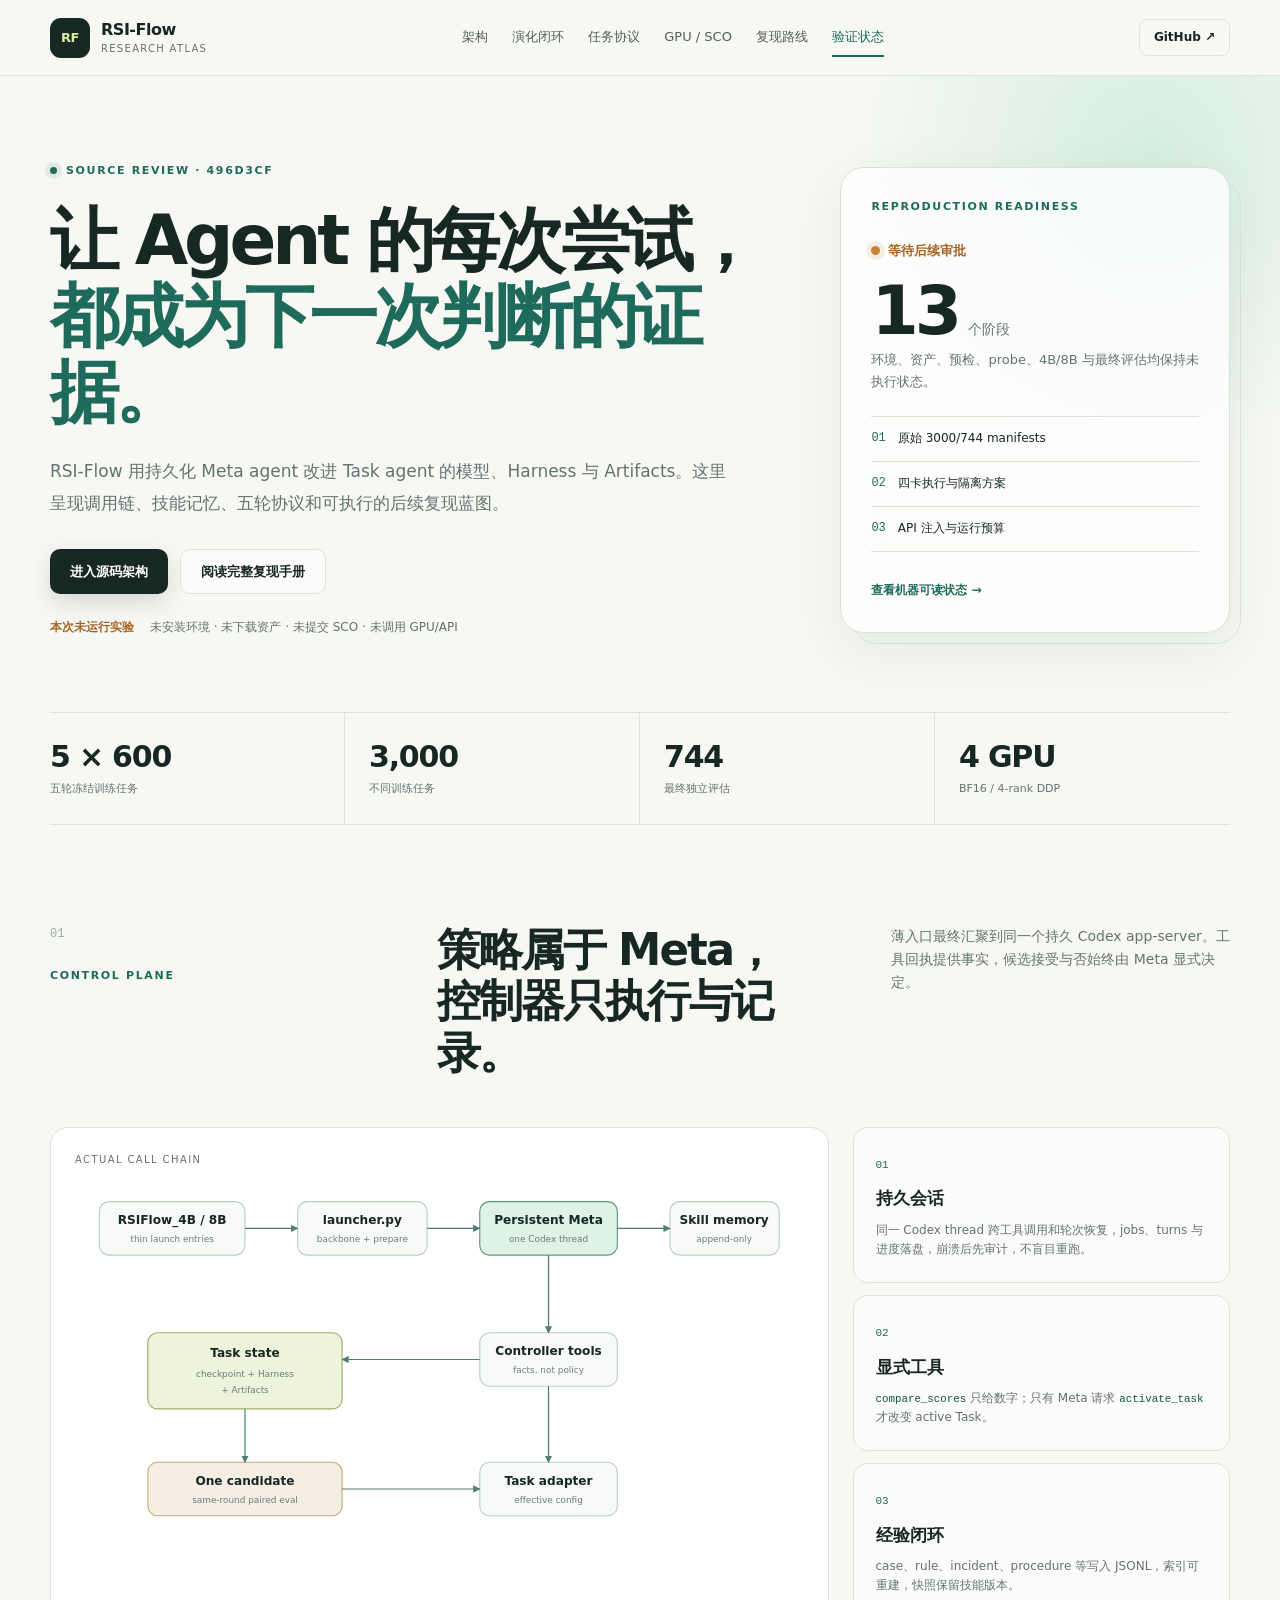
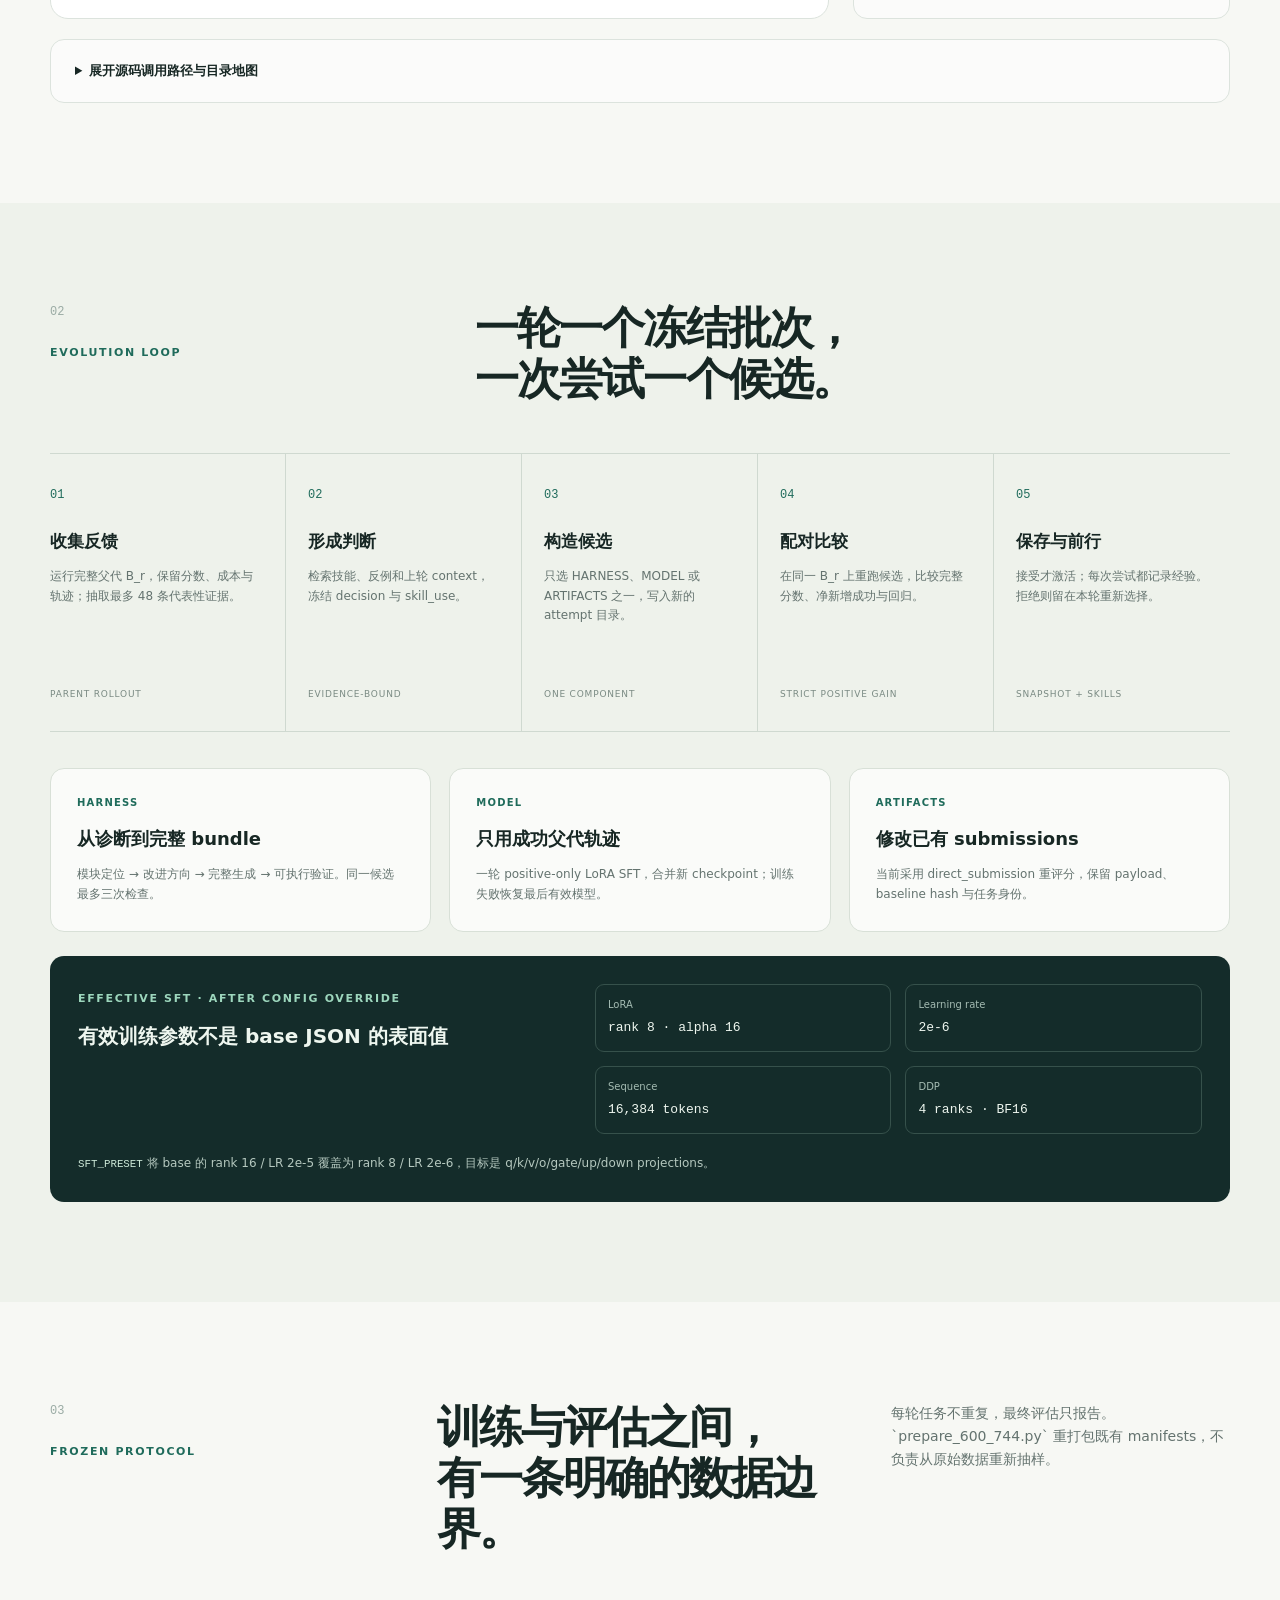
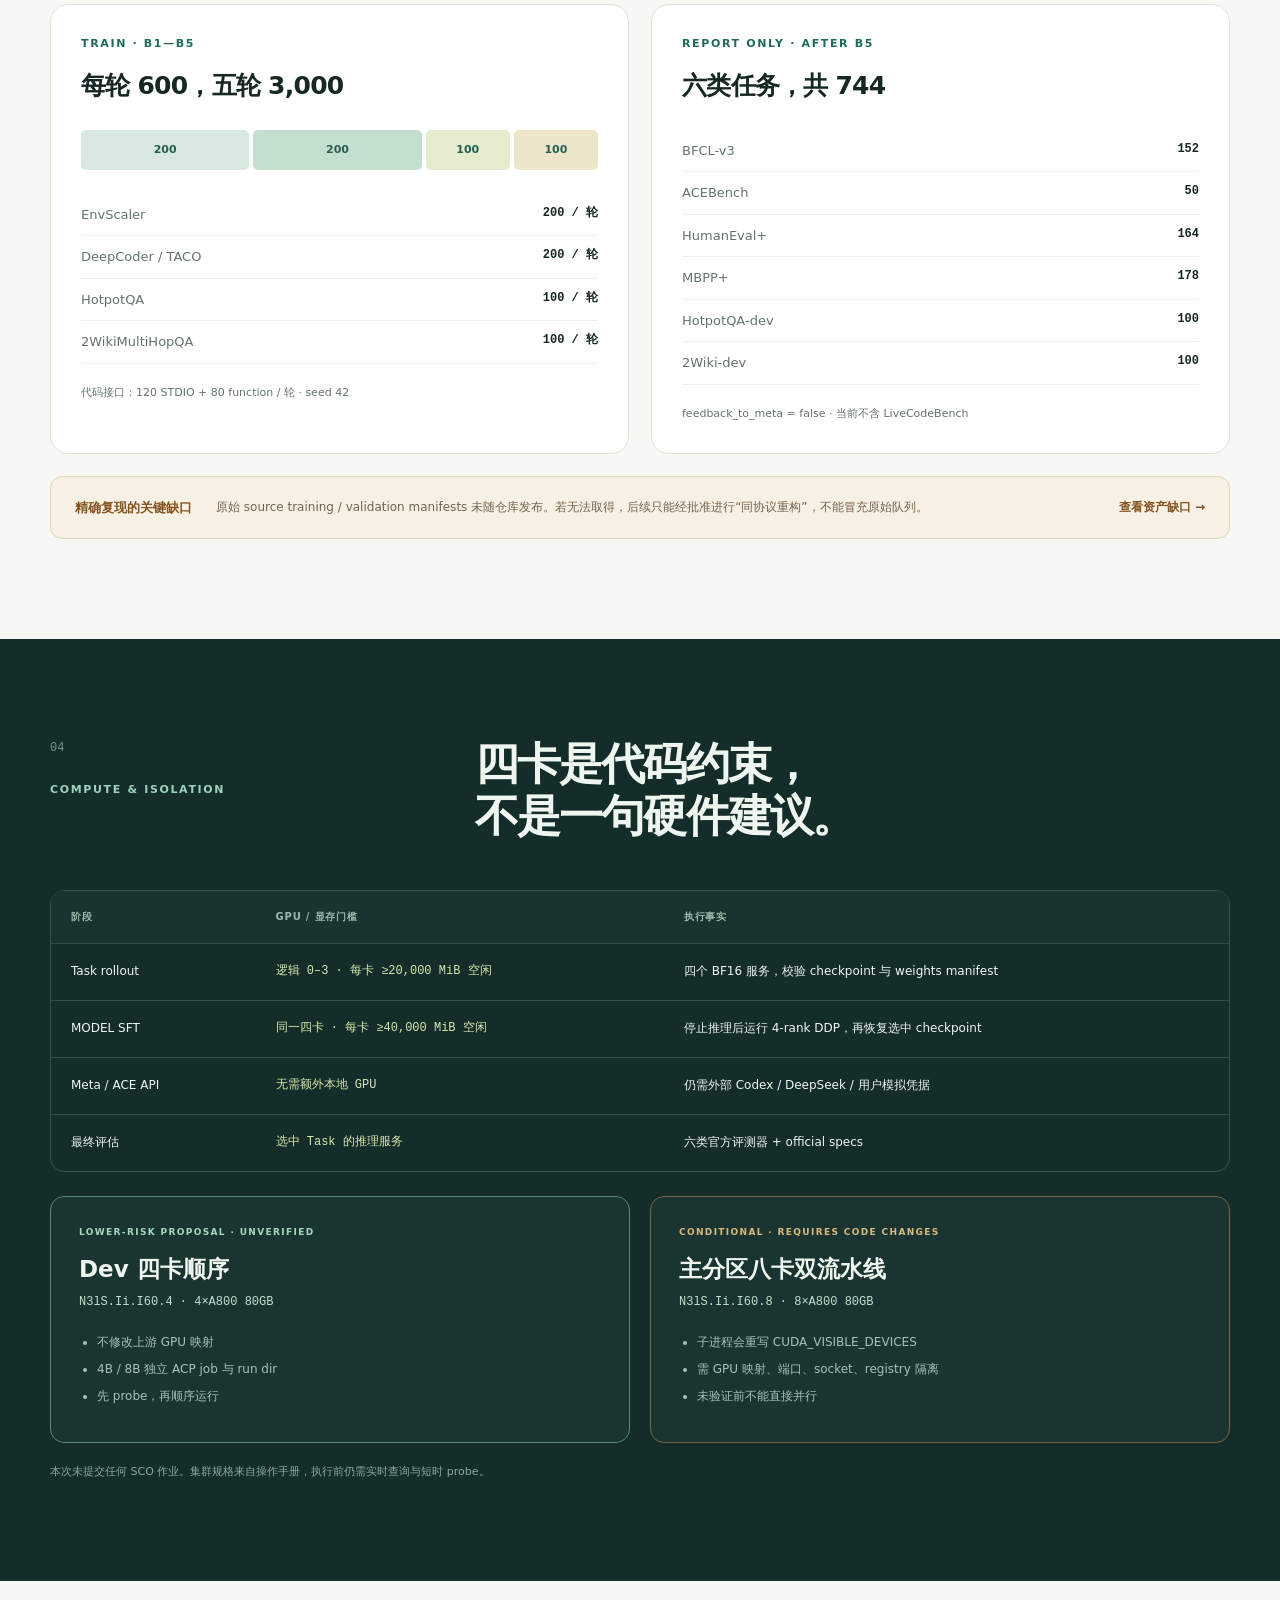
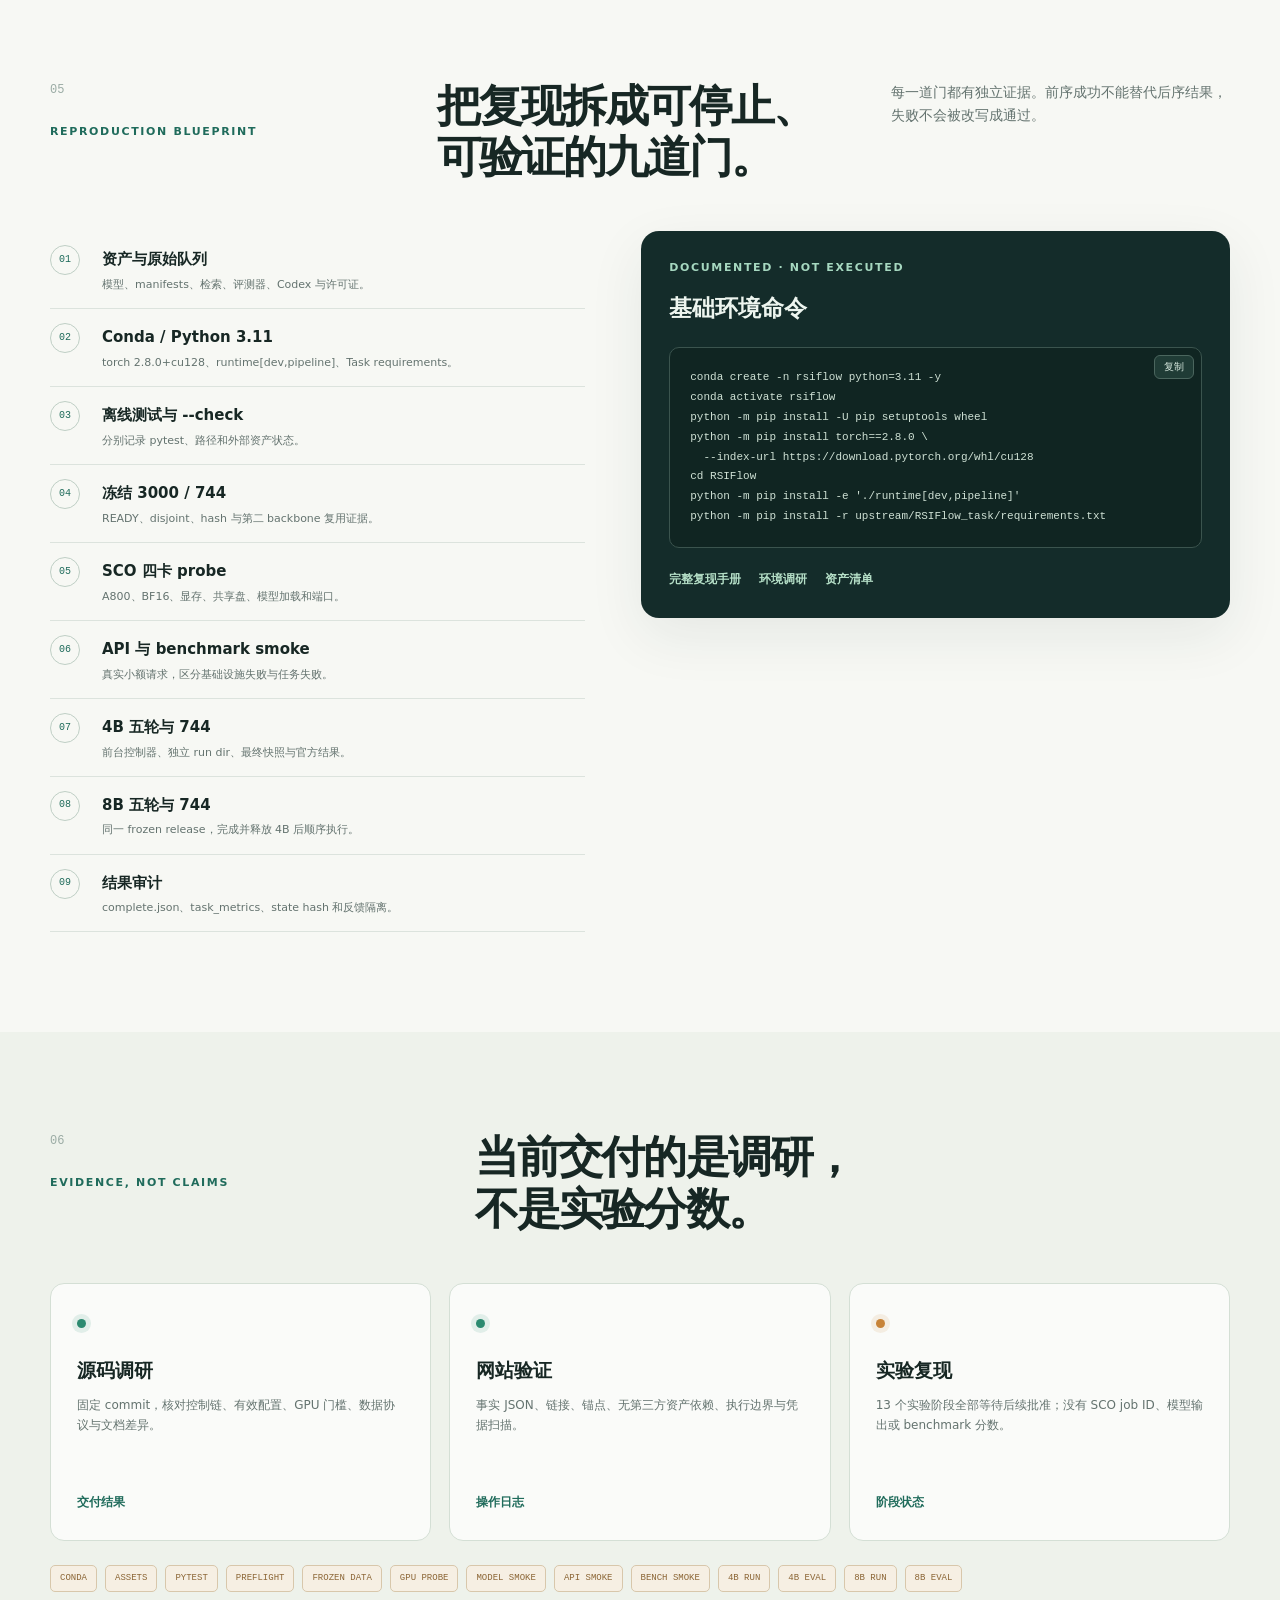
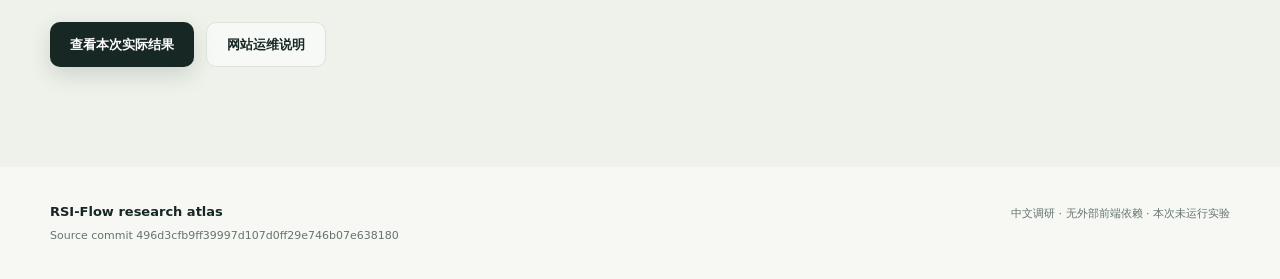
==== web/index.html @ a22f2d02 "docs: establish RSI-Flow reproduction audit" ====
<!doctype html>
<html lang="zh-CN">
<head>
  <meta charset="utf-8">
  <meta name="viewport" content="width=device-width, initial-scale=1">
  <meta name="description" content="RSI-Flow 源码架构、实验协议、GPU 要求与后续复现方案调研。当前未运行实验。">
  <title>RSI-Flow · 源码调研与复现蓝图</title>
  <link rel="stylesheet" href="styles.css">
  <script src="app.js" defer></script>
</head>
<body>
  <a class="skip-link" href="#main">跳到主要内容</a>
  <header class="site-header">
    <a class="brand" href="#overview" aria-label="RSI-Flow 首页">
      <span class="brand-mark" aria-hidden="true">RF</span>
      <span><strong>RSI-Flow</strong><small>Research atlas</small></span>
    </a>
    <nav class="top-nav" aria-label="页面导航">
      <a href="#architecture">架构</a>
      <a href="#workflow">演化闭环</a>
      <a href="#benchmarks">任务协议</a>
      <a href="#resources">GPU / SCO</a>
      <a href="#reproduction">复现路线</a>
      <a href="#verification">验证状态</a>
    </nav>
    <a class="source-link" href="https://github.com/1HUAN1/RSI-Flow" target="_blank" rel="noopener noreferrer">GitHub ↗</a>
  </header>

  <main id="main">
    <section class="hero" id="overview">
      <div class="hero-grid page-shell">
        <div class="hero-copy">
          <div class="eyebrow"><span class="pulse" aria-hidden="true"></span>SOURCE REVIEW · 496d3cf</div>
          <h1>让 Agent 的每次尝试，<br><span>都成为下一次判断的证据。</span></h1>
          <p class="hero-lead">RSI-Flow 用持久化 Meta agent 改进 Task agent 的模型、Harness 与 Artifacts。这里呈现调用链、技能记忆、五轮协议和可执行的后续复现蓝图。</p>
          <div class="hero-actions">
            <a class="button primary" href="#architecture">进入源码架构</a>
            <a class="button secondary" href="REPRODUCTION.md">阅读完整复现手册</a>
          </div>
          <div class="boundary-note"><strong>本次未运行实验</strong><span>未安装环境 · 未下载资产 · 未提交 SCO · 未调用 GPU/API</span></div>
        </div>
        <aside class="readiness-card" aria-label="复现准备状态">
          <div class="card-kicker">REPRODUCTION READINESS</div>
          <div class="readiness-status"><span class="status-dot pending"></span>等待后续审批</div>
          <div class="readiness-number">13<span>个阶段</span></div>
          <p>环境、资产、预检、probe、4B/8B 与最终评估均保持未执行状态。</p>
          <ol class="readiness-list">
            <li><span>01</span>原始 3000/744 manifests</li>
            <li><span>02</span>四卡执行与隔离方案</li>
            <li><span>03</span>API 注入与运行预算</li>
          </ol>
          <a href="data/reproduction.json">查看机器可读状态 →</a>
        </aside>
      </div>
      <div class="metric-strip page-shell" aria-label="核心协议数字">
        <div><strong>5 × 600</strong><span>五轮冻结训练任务</span></div>
        <div><strong>3,000</strong><span>不同训练任务</span></div>
        <div><strong>744</strong><span>最终独立评估</span></div>
        <div><strong>4 GPU</strong><span>BF16 / 4-rank DDP</span></div>
      </div>
    </section>

    <section class="section page-shell" id="architecture">
      <div class="section-heading">
        <div><span class="section-index">01</span><span class="eyebrow">CONTROL PLANE</span></div>
        <h2>策略属于 Meta，<br>控制器只执行与记录。</h2>
        <p>薄入口最终汇聚到同一个持久 Codex app-server。工具回执提供事实，候选接受与否始终由 Meta 显式决定。</p>
      </div>
      <div class="architecture-layout">
        <div class="diagram-card">
          <div class="diagram-label">ACTUAL CALL CHAIN</div>
          <svg class="architecture-svg" viewBox="0 0 900 470" role="img" aria-labelledby="arch-title arch-desc">
            <title id="arch-title">RSI-Flow 实际控制链</title>
            <desc id="arch-desc">4B 和 8B 入口经过 launcher、持久 Meta、控制工具和 Task Adapter，连接 Task 状态、候选和技能记忆。</desc>
            <defs><marker id="arrow" viewBox="0 0 10 10" refX="9" refY="5" markerWidth="6" markerHeight="6" orient="auto-start-reverse"><path d="M 0 0 L 10 5 L 0 10 z" fill="#4f7c73"/></marker></defs>
            <g class="svg-node"><rect x="30" y="28" width="180" height="66" rx="12"/><text x="120" y="56">RSIFlow_4B / 8B</text><text class="sub" x="120" y="78">thin launch entries</text></g>
            <g class="svg-node"><rect x="275" y="28" width="160" height="66" rx="12"/><text x="355" y="56">launcher.py</text><text class="sub" x="355" y="78">backbone + prepare</text></g>
            <g class="svg-node emphasis"><rect x="500" y="28" width="170" height="66" rx="12"/><text x="585" y="56">Persistent Meta</text><text class="sub" x="585" y="78">one Codex thread</text></g>
            <g class="svg-node"><rect x="735" y="28" width="135" height="66" rx="12"/><text x="802" y="56">Skill memory</text><text class="sub" x="802" y="78">append-only</text></g>
            <g class="svg-node"><rect x="500" y="190" width="170" height="66" rx="12"/><text x="585" y="218">Controller tools</text><text class="sub" x="585" y="240">facts, not policy</text></g>
            <g class="svg-node"><rect x="500" y="350" width="170" height="66" rx="12"/><text x="585" y="378">Task adapter</text><text class="sub" x="585" y="400">effective config</text></g>
            <g class="svg-node task"><rect x="90" y="190" width="240" height="94" rx="12"/><text x="210" y="220">Task state</text><text class="sub" x="210" y="244">checkpoint + Harness</text><text class="sub" x="210" y="264">+ Artifacts</text></g>
            <g class="svg-node candidate"><rect x="90" y="350" width="240" height="66" rx="12"/><text x="210" y="378">One candidate</text><text class="sub" x="210" y="400">same-round paired eval</text></g>
            <g class="svg-lines"><path d="M210 61 H275"/><path d="M435 61 H500"/><path d="M670 61 H735"/><path d="M585 94 V190"/><path d="M585 256 V350"/><path d="M500 223 H330"/><path d="M210 284 V350"/><path d="M330 383 H500"/></g>
          </svg>
        </div>
        <div class="architecture-notes">
          <article><span>01</span><h3>持久会话</h3><p>同一 Codex thread 跨工具调用和轮次恢复，jobs、turns 与进度落盘，崩溃后先审计，不盲目重跑。</p></article>
          <article><span>02</span><h3>显式工具</h3><p><code>compare_scores</code> 只给数字；只有 Meta 请求 <code>activate_task</code> 才改变 active Task。</p></article>
          <article><span>03</span><h3>经验闭环</h3><p>case、rule、incident、procedure 等写入 JSONL，索引可重建，快照保留技能版本。</p></article>
        </div>
      </div>
      <details class="code-disclosure">
        <summary>展开源码调用路径与目录地图</summary>
        <pre>RSIFlow_4B/launch.py 或 RSIFlow_8B/launch.py
  → RSIFlow/launcher.py
  → RSIFlow/launch_meta.py
  → PersistentMeta + Codex app-server
  → NativeExperimentTools / SubprocessToolExecutor
  → controller_tools.ControllerTools
  → task_adapter.TaskAdapter
  → runtime/rsiflow/task_meta + runtime/scripts</pre>
        <div class="link-row"><a href="data/repository.json">完整模块 JSON</a><a href="ASSETS.md">外部资产清单</a></div>
      </details>
    </section>

    <section class="section tinted" id="workflow">
      <div class="page-shell">
        <div class="section-heading compact">
          <div><span class="section-index">02</span><span class="eyebrow">EVOLUTION LOOP</span></div>
          <h2>一轮一个冻结批次，<br>一次尝试一个候选。</h2>
        </div>
        <ol class="workflow-grid">
          <li><span class="step-number">01</span><h3>收集反馈</h3><p>运行完整父代 B_r，保留分数、成本与轨迹；抽取最多 48 条代表性证据。</p><small>PARENT ROLLOUT</small></li>
          <li><span class="step-number">02</span><h3>形成判断</h3><p>检索技能、反例和上轮 context，冻结 decision 与 skill_use。</p><small>EVIDENCE-BOUND</small></li>
          <li><span class="step-number">03</span><h3>构造候选</h3><p>只选 HARNESS、MODEL 或 ARTIFACTS 之一，写入新的 attempt 目录。</p><small>ONE COMPONENT</small></li>
          <li><span class="step-number">04</span><h3>配对比较</h3><p>在同一 B_r 上重跑候选，比较完整分数、净新增成功与回归。</p><small>STRICT POSITIVE GAIN</small></li>
          <li><span class="step-number">05</span><h3>保存与前行</h3><p>接受才激活；每次尝试都记录经验。拒绝则留在本轮重新选择。</p><small>SNAPSHOT + SKILLS</small></li>
        </ol>
        <div class="component-grid">
          <article><div class="component-tag">HARNESS</div><h3>从诊断到完整 bundle</h3><p>模块定位 → 改进方向 → 完整生成 → 可执行验证。同一候选最多三次检查。</p></article>
          <article><div class="component-tag">MODEL</div><h3>只用成功父代轨迹</h3><p>一轮 positive-only LoRA SFT，合并新 checkpoint；训练失败恢复最后有效模型。</p></article>
          <article><div class="component-tag">ARTIFACTS</div><h3>修改已有 submissions</h3><p>当前采用 direct_submission 重评分，保留 payload、baseline hash 与任务身份。</p></article>
        </div>
        <div class="effective-config">
          <div><span class="eyebrow">EFFECTIVE SFT · AFTER CONFIG OVERRIDE</span><h3>有效训练参数不是 base JSON 的表面值</h3></div>
          <dl><div><dt>LoRA</dt><dd>rank 8 · alpha 16</dd></div><div><dt>Learning rate</dt><dd>2e-6</dd></div><div><dt>Sequence</dt><dd>16,384 tokens</dd></div><div><dt>DDP</dt><dd>4 ranks · BF16</dd></div></dl>
          <p><code>SFT_PRESET</code> 将 base 的 rank 16 / LR 2e-5 覆盖为 rank 8 / LR 2e-6，目标是 q/k/v/o/gate/up/down projections。</p>
        </div>
      </div>
    </section>

    <section class="section page-shell" id="benchmarks">
      <div class="section-heading">
        <div><span class="section-index">03</span><span class="eyebrow">FROZEN PROTOCOL</span></div>
        <h2>训练与评估之间，<br>有一条明确的数据边界。</h2>
        <p>每轮任务不重复，最终评估只报告。`prepare_600_744.py` 重打包既有 manifests，不负责从原始数据重新抽样。</p>
      </div>
      <div class="protocol-grid">
        <article class="protocol-card training-card">
          <div class="card-kicker">TRAIN · B1—B5</div><h3>每轮 600，五轮 3,000</h3>
          <div class="bar-segments" aria-label="每轮任务组成"><span style="--size:33.333%">200</span><span style="--size:33.333%">200</span><span style="--size:16.667%">100</span><span style="--size:16.667%">100</span></div>
          <ul class="data-list"><li><span>EnvScaler</span><strong>200 / 轮</strong></li><li><span>DeepCoder / TACO</span><strong>200 / 轮</strong></li><li><span>HotpotQA</span><strong>100 / 轮</strong></li><li><span>2WikiMultiHopQA</span><strong>100 / 轮</strong></li></ul>
          <p class="card-footnote">代码接口：120 STDIO + 80 function / 轮 · seed 42</p>
        </article>
        <article class="protocol-card validation-card">
          <div class="card-kicker">REPORT ONLY · AFTER B5</div><h3>六类任务，共 744</h3>
          <ul class="data-list"><li><span>BFCL-v3</span><strong>152</strong></li><li><span>ACEBench</span><strong>50</strong></li><li><span>HumanEval+</span><strong>164</strong></li><li><span>MBPP+</span><strong>178</strong></li><li><span>HotpotQA-dev</span><strong>100</strong></li><li><span>2Wiki-dev</span><strong>100</strong></li></ul>
          <p class="card-footnote">feedback_to_meta = false · 当前不含 LiveCodeBench</p>
        </article>
      </div>
      <div class="warning-band"><strong>精确复现的关键缺口</strong><p>原始 source training / validation manifests 未随仓库发布。若无法取得，后续只能经批准进行“同协议重构”，不能冒充原始队列。</p><a href="ASSETS.md">查看资产缺口 →</a></div>
    </section>

    <section class="section dark-section" id="resources">
      <div class="page-shell">
        <div class="section-heading compact">
          <div><span class="section-index">04</span><span class="eyebrow">COMPUTE & ISOLATION</span></div>
          <h2>四卡是代码约束，<br>不是一句硬件建议。</h2>
        </div>
        <div class="gpu-table-wrap">
          <table class="gpu-table">
            <thead><tr><th>阶段</th><th>GPU / 显存门槛</th><th>执行事实</th></tr></thead>
            <tbody>
              <tr><td>Task rollout</td><td>逻辑 0–3 · 每卡 ≥20,000 MiB 空闲</td><td>四个 BF16 服务，校验 checkpoint 与 weights manifest</td></tr>
              <tr><td>MODEL SFT</td><td>同一四卡 · 每卡 ≥40,000 MiB 空闲</td><td>停止推理后运行 4-rank DDP，再恢复选中 checkpoint</td></tr>
              <tr><td>Meta / ACE API</td><td>无需额外本地 GPU</td><td>仍需外部 Codex / DeepSeek / 用户模拟凭据</td></tr>
              <tr><td>最终评估</td><td>选中 Task 的推理服务</td><td>六类官方评测器 + official specs</td></tr>
            </tbody>
          </table>
        </div>
        <div class="deployment-grid">
          <article class="deployment recommended"><div class="card-kicker">LOWER-RISK PROPOSAL · UNVERIFIED</div><h3>Dev 四卡顺序</h3><p class="deployment-spec">N3lS.Ii.I60.4 · 4×A800 80GB</p><ul><li>不修改上游 GPU 映射</li><li>4B / 8B 独立 ACP job 与 run dir</li><li>先 probe，再顺序运行</li></ul></article>
          <article class="deployment conditional"><div class="card-kicker">CONDITIONAL · REQUIRES CODE CHANGES</div><h3>主分区八卡双流水线</h3><p class="deployment-spec">N3lS.Ii.I60.8 · 8×A800 80GB</p><ul><li>子进程会重写 CUDA_VISIBLE_DEVICES</li><li>需 GPU 映射、端口、socket、registry 隔离</li><li>未验证前不能直接并行</li></ul></article>
        </div>
        <p class="resource-note">本次未提交任何 SCO 作业。集群规格来自操作手册，执行前仍需实时查询与短时 probe。</p>
      </div>
    </section>

    <section class="section page-shell" id="reproduction">
      <div class="section-heading">
        <div><span class="section-index">05</span><span class="eyebrow">REPRODUCTION BLUEPRINT</span></div>
        <h2>把复现拆成可停止、<br>可验证的九道门。</h2>
        <p>每一道门都有独立证据。前序成功不能替代后序结果，失败不会被改写成通过。</p>
      </div>
      <div class="repro-layout">
        <ol class="repro-steps">
          <li><span>01</span><div><h3>资产与原始队列</h3><p>模型、manifests、检索、评测器、Codex 与许可证。</p></div></li>
          <li><span>02</span><div><h3>Conda / Python 3.11</h3><p>torch 2.8.0+cu128、runtime[dev,pipeline]、Task requirements。</p></div></li>
          <li><span>03</span><div><h3>离线测试与 --check</h3><p>分别记录 pytest、路径和外部资产状态。</p></div></li>
          <li><span>04</span><div><h3>冻结 3000 / 744</h3><p>READY、disjoint、hash 与第二 backbone 复用证据。</p></div></li>
          <li><span>05</span><div><h3>SCO 四卡 probe</h3><p>A800、BF16、显存、共享盘、模型加载和端口。</p></div></li>
          <li><span>06</span><div><h3>API 与 benchmark smoke</h3><p>真实小额请求，区分基础设施失败与任务失败。</p></div></li>
          <li><span>07</span><div><h3>4B 五轮与 744</h3><p>前台控制器、独立 run dir、最终快照与官方结果。</p></div></li>
          <li><span>08</span><div><h3>8B 五轮与 744</h3><p>同一 frozen release，完成并释放 4B 后顺序执行。</p></div></li>
          <li><span>09</span><div><h3>结果审计</h3><p>complete.json、task_metrics、state hash 和反馈隔离。</p></div></li>
        </ol>
        <aside class="command-card">
          <div class="card-kicker">DOCUMENTED · NOT EXECUTED</div>
          <h3>基础环境命令</h3>
          <div class="code-wrap"><button class="copy-button" data-copy-target="conda-command" type="button">复制</button><pre id="conda-command">conda create -n rsiflow python=3.11 -y
conda activate rsiflow
python -m pip install -U pip setuptools wheel
python -m pip install torch==2.8.0 \
  --index-url https://download.pytorch.org/whl/cu128
cd RSIFlow
python -m pip install -e './runtime[dev,pipeline]'
python -m pip install -r upstream/RSIFlow_task/requirements.txt</pre></div>
          <div class="document-links"><a href="REPRODUCTION.md">完整复现手册</a><a href="ENVIRONMENT.md">环境调研</a><a href="ASSETS.md">资产清单</a></div>
        </aside>
      </div>
    </section>

    <section class="section tinted" id="verification">
      <div class="page-shell">
        <div class="section-heading compact">
          <div><span class="section-index">06</span><span class="eyebrow">EVIDENCE, NOT CLAIMS</span></div>
          <h2>当前交付的是调研，<br>不是实验分数。</h2>
        </div>
        <div class="verification-grid">
          <article class="verification-card"><span class="status-dot done"></span><h3>源码调研</h3><p>固定 commit，核对控制链、有效配置、GPU 门槛、数据协议与文档差异。</p><a href="RESULTS.md">交付结果</a></article>
          <article class="verification-card"><span class="status-dot done"></span><h3>网站验证</h3><p>事实 JSON、链接、锚点、无第三方资产依赖、执行边界与凭据扫描。</p><a href="OPERATIONS.md">操作日志</a></article>
          <article class="verification-card pending-card"><span class="status-dot pending"></span><h3>实验复现</h3><p>13 个实验阶段全部等待后续批准；没有 SCO job ID、模型输出或 benchmark 分数。</p><a href="data/reproduction.json">阶段状态</a></article>
        </div>
        <div class="pending-register">
          <span>CONDA</span><span>ASSETS</span><span>PYTEST</span><span>PREFLIGHT</span><span>FROZEN DATA</span><span>GPU PROBE</span><span>MODEL SMOKE</span><span>API SMOKE</span><span>BENCH SMOKE</span><span>4B RUN</span><span>4B EVAL</span><span>8B RUN</span><span>8B EVAL</span>
        </div>
        <div class="final-links"><a class="button primary" href="RESULTS.md">查看本次实际结果</a><a class="button secondary" href="README.md">网站运维说明</a></div>
      </div>
    </section>
  </main>

  <footer class="site-footer page-shell">
    <div><strong>RSI-Flow research atlas</strong><p>Source commit 496d3cfb9ff39997d107d0ff29e746b07e638180</p></div>
    <p>中文调研 · 无外部前端依赖 · 本次未运行实验</p>
  </footer>
</body>
</html>
---- web/styles.css ----
:root {
  --ink: #172724;
  --muted: #64736f;
  --paper: #f7f8f4;
  --surface: #ffffff;
  --line: #dce3dd;
  --green: #1f6b5b;
  --green-dark: #135247;
  --mint: #cceadd;
  --lime: #d9ef9f;
  --amber: #a66424;
  --navy: #142c2a;
  --radius: 18px;
  --shadow: 0 18px 55px rgba(25, 55, 45, .08);
}

* { box-sizing: border-box; }
html { scroll-behavior: smooth; scroll-padding-top: 100px; }
body { margin: 0; color: var(--ink); background: var(--paper); font-family: Inter, ui-sans-serif, system-ui, -apple-system, BlinkMacSystemFont, "Segoe UI", "PingFang SC", "Microsoft YaHei", sans-serif; line-height: 1.65; }
a { color: inherit; text-decoration: none; }
a:hover { color: var(--green); }
button, a { -webkit-tap-highlight-color: transparent; }
:focus-visible { outline: 3px solid #8b5cf6; outline-offset: 4px; }
code, pre { font-family: "SFMono-Regular", Consolas, "Liberation Mono", monospace; }
code { font-size: .9em; color: var(--green-dark); }
pre { white-space: pre-wrap; overflow-wrap: anywhere; }
.page-shell { width: min(1180px, calc(100% - 48px)); margin-inline: auto; }
.skip-link { position: fixed; top: -60px; left: 20px; z-index: 100; padding: 10px 16px; background: var(--ink); color: white; border-radius: 8px; }
.skip-link:focus { top: 12px; }

.site-header { position: sticky; top: 0; z-index: 20; display: grid; grid-template-columns: auto 1fr auto; align-items: center; gap: 28px; min-height: 76px; padding: 10px max(24px, calc((100vw - 1180px) / 2)); border-bottom: 1px solid rgba(220, 227, 221, .85); background: rgba(247, 248, 244, .92); backdrop-filter: blur(18px); }
.brand { display: flex; align-items: center; gap: 11px; }
.brand-mark { display: grid; place-items: center; width: 40px; height: 40px; border-radius: 11px; background: var(--ink); color: var(--lime); font-size: 13px; font-weight: 800; letter-spacing: -.03em; }
.brand strong, .brand small { display: block; line-height: 1.15; }
.brand strong { font-size: 16px; letter-spacing: -.03em; }
.brand small { margin-top: 4px; color: var(--muted); font-size: 10px; text-transform: uppercase; letter-spacing: .13em; }
.top-nav { display: flex; justify-content: center; gap: 24px; font-size: 13px; color: #50605b; }
.top-nav a { padding: 8px 0; border-bottom: 2px solid transparent; }
.top-nav a.active { color: var(--green); border-color: var(--green); }
.source-link { padding: 8px 14px; border: 1px solid var(--line); border-radius: 9px; font-size: 12px; font-weight: 700; }

.hero { position: relative; overflow: hidden; padding: 86px 0 0; }
.hero::before { content: ""; position: absolute; width: 620px; height: 620px; right: -180px; top: -230px; border-radius: 50%; background: radial-gradient(circle, rgba(204, 234, 221, .8), rgba(204, 234, 221, 0) 70%); pointer-events: none; }
.hero-grid { position: relative; display: grid; grid-template-columns: 1.55fr .85fr; gap: 80px; align-items: center; }
.eyebrow, .card-kicker { color: var(--green); font-size: 11px; font-weight: 800; letter-spacing: .15em; text-transform: uppercase; }
.pulse { display: inline-block; width: 7px; height: 7px; margin-right: 9px; border-radius: 50%; background: var(--green); box-shadow: 0 0 0 5px rgba(31, 107, 91, .1); }
h1, h2, h3, p { margin-top: 0; }
h1 { margin: 22px 0 26px; font-size: clamp(42px, 5.4vw, 72px); line-height: 1.1; letter-spacing: -.06em; font-weight: 750; }
h1 span { color: var(--green); }
.hero-lead { max-width: 690px; color: var(--muted); font-size: 17px; line-height: 1.85; }
.hero-actions, .final-links { display: flex; flex-wrap: wrap; gap: 12px; margin-top: 30px; }
.button { display: inline-flex; align-items: center; justify-content: center; min-height: 45px; padding: 10px 20px; border-radius: 10px; font-size: 13px; font-weight: 750; }
.button.primary { background: var(--ink); color: white; box-shadow: 0 8px 22px rgba(23, 39, 36, .15); }
.button.primary:hover { background: var(--green); color: white; }
.button.secondary { border: 1px solid var(--line); background: rgba(255,255,255,.55); }
.boundary-note { display: flex; flex-wrap: wrap; gap: 8px 16px; margin-top: 24px; font-size: 12px; }
.boundary-note strong { color: var(--amber); }
.boundary-note span { color: var(--muted); }
.readiness-card { position: relative; padding: 30px; border: 1px solid #d7e2d9; border-radius: 24px; background: rgba(255, 255, 255, .76); box-shadow: var(--shadow); }
.readiness-card::after { content: ""; position: absolute; inset: 12px -12px -12px 12px; z-index: -1; border: 1px solid #dfe7df; border-radius: 24px; }
.readiness-status { display: flex; align-items: center; gap: 8px; margin-top: 24px; color: var(--amber); font-size: 13px; font-weight: 700; }
.status-dot { display: inline-block; width: 9px; height: 9px; border-radius: 50%; }
.status-dot.pending { background: #c78338; box-shadow: 0 0 0 5px rgba(199, 131, 56, .12); }
.status-dot.done { background: #2c8a70; box-shadow: 0 0 0 5px rgba(44, 138, 112, .12); }
.readiness-number { margin: 16px 0 4px; font-size: 68px; line-height: 1; font-weight: 730; letter-spacing: -.06em; }
.readiness-number span { margin-left: 10px; color: var(--muted); font-size: 14px; font-weight: 500; letter-spacing: 0; }
.readiness-card p { color: var(--muted); font-size: 13px; }
.readiness-list { margin: 24px 0; padding: 0; list-style: none; border-top: 1px solid var(--line); }
.readiness-list li { display: flex; gap: 12px; padding: 12px 0; border-bottom: 1px solid var(--line); font-size: 12px; }
.readiness-list span { color: var(--green); font-family: monospace; }
.readiness-card > a { color: var(--green); font-size: 12px; font-weight: 700; }
.metric-strip { position: relative; display: grid; grid-template-columns: repeat(4, 1fr); margin-top: 74px; border-block: 1px solid var(--line); }
.metric-strip > div { padding: 26px 24px; border-right: 1px solid var(--line); }
.metric-strip > div:first-child { padding-left: 0; }
.metric-strip > div:last-child { border-right: 0; }
.metric-strip strong, .metric-strip span { display: block; }
.metric-strip strong { font-size: 30px; line-height: 1.2; letter-spacing: -.04em; }
.metric-strip span { margin-top: 5px; color: var(--muted); font-size: 11px; }

.section { padding: 100px 0; }
.section-heading { display: grid; grid-template-columns: 1fr 1.2fr 1fr; gap: 48px; align-items: start; margin-bottom: 48px; }
.section-heading.compact { grid-template-columns: 1fr 2fr; }
.section-heading h2 { margin: 0; font-size: clamp(30px, 3.4vw, 46px); line-height: 1.18; letter-spacing: -.045em; }
.section-heading p { color: var(--muted); font-size: 14px; }
.section-index { display: block; margin-bottom: 16px; color: #9aaba4; font-family: monospace; font-size: 12px; }
.architecture-layout { display: grid; grid-template-columns: 1.65fr .8fr; gap: 24px; }
.diagram-card { padding: 24px; border: 1px solid var(--line); border-radius: var(--radius); background: var(--surface); }
.diagram-label { color: var(--muted); font-size: 10px; letter-spacing: .14em; }
.architecture-svg { display: block; width: 100%; height: auto; margin-top: 10px; }
.svg-node rect { fill: #f7faf7; stroke: #bdcec4; stroke-width: 1.4; }
.svg-node text { fill: var(--ink); font-size: 15px; font-weight: 700; text-anchor: middle; }
.svg-node text.sub { fill: #6c7d77; font-size: 11px; font-weight: 400; }
.svg-node.emphasis rect { fill: #e0f1e7; stroke: #5a9a80; }
.svg-node.task rect { fill: #eef3dc; stroke: #9caf6c; }
.svg-node.candidate rect { fill: #f5efe3; stroke: #c7a977; }
.svg-lines path { fill: none; stroke: #4f7c73; stroke-width: 1.5; marker-end: url(#arrow); }
.architecture-notes { display: grid; gap: 12px; }
.architecture-notes article { padding: 22px; border: 1px solid var(--line); border-radius: 14px; background: rgba(255,255,255,.55); }
.architecture-notes article > span { color: var(--green); font-family: monospace; font-size: 11px; }
.architecture-notes h3 { margin: 8px 0; font-size: 17px; }
.architecture-notes p { margin: 0; color: var(--muted); font-size: 12px; }
.code-disclosure { margin-top: 20px; padding: 20px 24px; border: 1px solid var(--line); border-radius: 14px; background: rgba(255,255,255,.55); }
.code-disclosure summary { cursor: pointer; font-size: 13px; font-weight: 700; }
.code-disclosure pre { padding: 18px; border-radius: 10px; background: var(--navy); color: #d9e8df; font-size: 12px; line-height: 1.8; }
.link-row, .document-links { display: flex; flex-wrap: wrap; gap: 18px; color: var(--green); font-size: 12px; font-weight: 700; }

.tinted { background: #eef2eb; }
.workflow-grid { display: grid; grid-template-columns: repeat(5, 1fr); gap: 0; margin: 0 0 36px; padding: 0; list-style: none; border-block: 1px solid #cfd9d0; }
.workflow-grid li { position: relative; padding: 26px 22px; border-right: 1px solid #cfd9d0; }
.workflow-grid li:first-child { padding-left: 0; }
.workflow-grid li:last-child { border-right: 0; }
.step-number { color: var(--green); font-family: monospace; font-size: 12px; }
.workflow-grid h3 { margin: 20px 0 12px; font-size: 17px; }
.workflow-grid p { min-height: 100px; color: var(--muted); font-size: 12px; }
.workflow-grid small { color: #7a8a83; font-size: 9px; letter-spacing: .09em; }
.component-grid { display: grid; grid-template-columns: repeat(3, 1fr); gap: 18px; }
.component-grid article { padding: 26px; border-radius: 14px; background: rgba(255,255,255,.7); border: 1px solid #d8e0d7; }
.component-tag { color: var(--green); font-size: 10px; font-weight: 800; letter-spacing: .12em; }
.component-grid h3 { margin: 12px 0; font-size: 18px; }
.component-grid p { margin: 0; color: var(--muted); font-size: 12px; }
.effective-config { display: grid; grid-template-columns: 1.1fr 1.4fr; gap: 20px 40px; margin-top: 24px; padding: 28px; border-radius: 14px; background: var(--navy); color: #eef6ef; }
.effective-config h3 { margin: 10px 0 0; font-size: 20px; }
.effective-config .eyebrow { color: #9dd7bd; }
.effective-config dl { display: grid; grid-template-columns: repeat(2, 1fr); gap: 14px; margin: 0; }
.effective-config dl div { padding: 12px; border: 1px solid #36514b; border-radius: 9px; }
.effective-config dt { color: #a5bcb3; font-size: 10px; }
.effective-config dd { margin: 4px 0 0; font-family: monospace; font-size: 13px; }
.effective-config > p { grid-column: 1 / -1; margin: 0; color: #b5c8bf; font-size: 12px; }
.effective-config code { color: #cce8d7; }

.protocol-grid { display: grid; grid-template-columns: 1fr 1fr; gap: 22px; }
.protocol-card { padding: 30px; border: 1px solid var(--line); border-radius: var(--radius); background: var(--surface); }
.protocol-card h3 { margin: 12px 0 24px; font-size: 25px; letter-spacing: -.03em; }
.bar-segments { display: flex; gap: 4px; height: 40px; margin-bottom: 24px; }
.bar-segments span { display: grid; place-items: center; flex: var(--size); border-radius: 5px; background: #d8eadf; color: #245f50; font-size: 11px; font-weight: 700; }
.bar-segments span:nth-child(2) { background: #c5dfcf; }
.bar-segments span:nth-child(3) { background: #e4edcd; }
.bar-segments span:nth-child(4) { background: #eee6ca; }
.data-list { margin: 0; padding: 0; list-style: none; }
.data-list li { display: flex; justify-content: space-between; gap: 20px; padding: 10px 0; border-bottom: 1px solid #edf0ec; font-size: 13px; }
.data-list li span { color: var(--muted); }
.data-list li strong { font-family: monospace; font-size: 12px; }
.card-footnote { margin: 20px 0 0; color: var(--muted); font-size: 11px; }
.warning-band { display: grid; grid-template-columns: auto 1fr auto; gap: 24px; align-items: center; margin-top: 22px; padding: 20px 24px; border: 1px solid #e3d3b9; border-radius: 12px; background: #f7f0e4; }
.warning-band strong { color: #85531e; font-size: 13px; }
.warning-band p { margin: 0; color: #76634e; font-size: 12px; }
.warning-band a { color: #85531e; font-size: 12px; font-weight: 700; }

.dark-section { background: var(--navy); color: #eff6f0; }
.dark-section .section-index { color: #76948a; }
.dark-section .eyebrow { color: #9ed3bd; }
.gpu-table-wrap { overflow-x: auto; border: 1px solid #37504b; border-radius: 14px; }
.gpu-table { width: 100%; border-collapse: collapse; min-width: 760px; font-size: 12px; }
.gpu-table th, .gpu-table td { padding: 18px 20px; text-align: left; border-bottom: 1px solid #344d47; }
.gpu-table th { color: #9db7ac; background: #193430; font-size: 10px; letter-spacing: .08em; }
.gpu-table td:nth-child(2) { color: #d6e9ac; font-family: monospace; }
.gpu-table tr:last-child td { border-bottom: 0; }
.deployment-grid { display: grid; grid-template-columns: 1fr 1fr; gap: 20px; margin-top: 24px; }
.deployment { padding: 28px; border: 1px solid #3b554e; border-radius: 14px; background: #1a3531; }
.deployment.recommended { border-color: #598875; }
.deployment.conditional { border-color: #746548; }
.deployment .card-kicker { color: #a5d8c0; font-size: 9px; }
.deployment.conditional .card-kicker { color: #d8ba81; }
.deployment h3 { margin: 12px 0 4px; font-size: 23px; }
.deployment-spec { color: #c7dbcf; font-family: monospace; font-size: 12px; }
.deployment ul { margin: 20px 0 0; padding-left: 18px; color: #a9c0b6; font-size: 12px; }
.deployment li { margin: 7px 0; }
.resource-note { margin: 20px 0 0; color: #8fa99d; font-size: 11px; }

.repro-layout { display: grid; grid-template-columns: 1fr 1.1fr; gap: 56px; align-items: start; }
.repro-steps { margin: 0; padding: 0; list-style: none; }
.repro-steps li { display: grid; grid-template-columns: 38px 1fr; gap: 14px; padding: 14px 0; border-bottom: 1px solid var(--line); }
.repro-steps li > span { display: grid; place-items: center; width: 30px; height: 30px; border: 1px solid #bfcfc5; border-radius: 50%; color: var(--green); font-family: monospace; font-size: 10px; }
.repro-steps h3 { margin: 2px 0 4px; font-size: 15px; }
.repro-steps p { margin: 0; color: var(--muted); font-size: 11px; }
.command-card { position: sticky; top: 105px; padding: 28px; border-radius: var(--radius); background: var(--navy); color: #edf5ef; box-shadow: var(--shadow); }
.command-card .card-kicker { color: #a6d8c0; }
.command-card h3 { margin: 12px 0 20px; font-size: 23px; }
.code-wrap { position: relative; }
.code-wrap pre { margin: 0; padding: 20px; border: 1px solid #3b544e; border-radius: 10px; background: #102522; color: #cfe1d5; font-size: 11px; line-height: 1.8; }
.copy-button { position: absolute; top: 8px; right: 8px; padding: 4px 9px; border: 1px solid #4b665e; border-radius: 6px; background: #203c36; color: #d8e9df; cursor: pointer; font-size: 10px; }
.document-links { margin-top: 22px; }
.document-links a { color: #b5dfc7; }

.verification-grid { display: grid; grid-template-columns: repeat(3, 1fr); gap: 18px; }
.verification-card { padding: 26px; border: 1px solid #d4dfd5; border-radius: 14px; background: rgba(255,255,255,.7); }
.verification-card h3 { margin: 18px 0 10px; font-size: 19px; }
.verification-card p { min-height: 80px; color: var(--muted); font-size: 12px; }
.verification-card a { color: var(--green); font-size: 12px; font-weight: 700; }
.pending-register { display: flex; flex-wrap: wrap; gap: 8px; margin-top: 24px; }
.pending-register span { padding: 5px 9px; border: 1px solid #d8c7ab; border-radius: 5px; color: #8b6535; background: #f6efe3; font-family: monospace; font-size: 9px; }
.site-footer { display: flex; justify-content: space-between; gap: 30px; padding-block: 34px; color: var(--muted); font-size: 11px; }
.site-footer strong { color: var(--ink); font-size: 13px; }
.site-footer p { margin: 4px 0 0; }

@media (max-width: 1000px) {
  .site-header { grid-template-columns: auto auto; }
  .top-nav { grid-column: 1 / -1; grid-row: 2; justify-content: flex-start; overflow-x: auto; gap: 20px; padding-bottom: 4px; }
  .source-link { justify-self: end; }
  .hero-grid { gap: 36px; }
  .section-heading { grid-template-columns: .8fr 1.5fr; }
  .section-heading p { grid-column: 2; }
  .architecture-layout { grid-template-columns: 1fr; }
  .architecture-notes { grid-template-columns: repeat(3, 1fr); }
  .workflow-grid { grid-template-columns: repeat(3, 1fr); }
  .workflow-grid li:nth-child(3) { border-right: 0; }
  .workflow-grid p { min-height: 80px; }
  .repro-layout { gap: 28px; }
}

@media (max-width: 720px) {
  .page-shell { width: min(100% - 28px, 1180px); }
  .site-header { padding-inline: 14px; gap: 10px; }
  .top-nav { gap: 18px; font-size: 12px; }
  .hero { padding-top: 52px; }
  .hero-grid, .protocol-grid, .deployment-grid, .repro-layout { grid-template-columns: 1fr; }
  h1 { font-size: 42px; }
  .hero-lead { font-size: 15px; }
  .readiness-card { margin-top: 12px; }
  .metric-strip { grid-template-columns: repeat(2, 1fr); margin-top: 48px; }
  .metric-strip > div { padding: 18px 12px; border-bottom: 1px solid var(--line); }
  .metric-strip > div:first-child { padding-left: 12px; }
  .metric-strip > div:nth-child(2) { border-right: 0; }
  .section { padding: 68px 0; }
  .section-heading, .section-heading.compact { grid-template-columns: 1fr; gap: 16px; margin-bottom: 30px; }
  .section-heading p { grid-column: auto; }
  .section-heading h2 { font-size: 34px; }
  .architecture-notes, .component-grid, .verification-grid { grid-template-columns: 1fr; }
  .architecture-svg { min-width: 680px; }
  .diagram-card { overflow-x: auto; }
  .workflow-grid { grid-template-columns: 1fr; }
  .workflow-grid li, .workflow-grid li:first-child { padding: 20px 0; border-right: 0; border-bottom: 1px solid #cfd9d0; }
  .workflow-grid p { min-height: 0; }
  .effective-config { grid-template-columns: 1fr; }
  .warning-band { grid-template-columns: 1fr; gap: 10px; }
  .command-card { position: static; }
  .verification-card p { min-height: 0; }
  .site-footer { flex-direction: column; }
}

@media (prefers-reduced-motion: reduce) {
  html { scroll-behavior: auto; }
  *, *::before, *::after { animation: none !important; transition: none !important; }
}
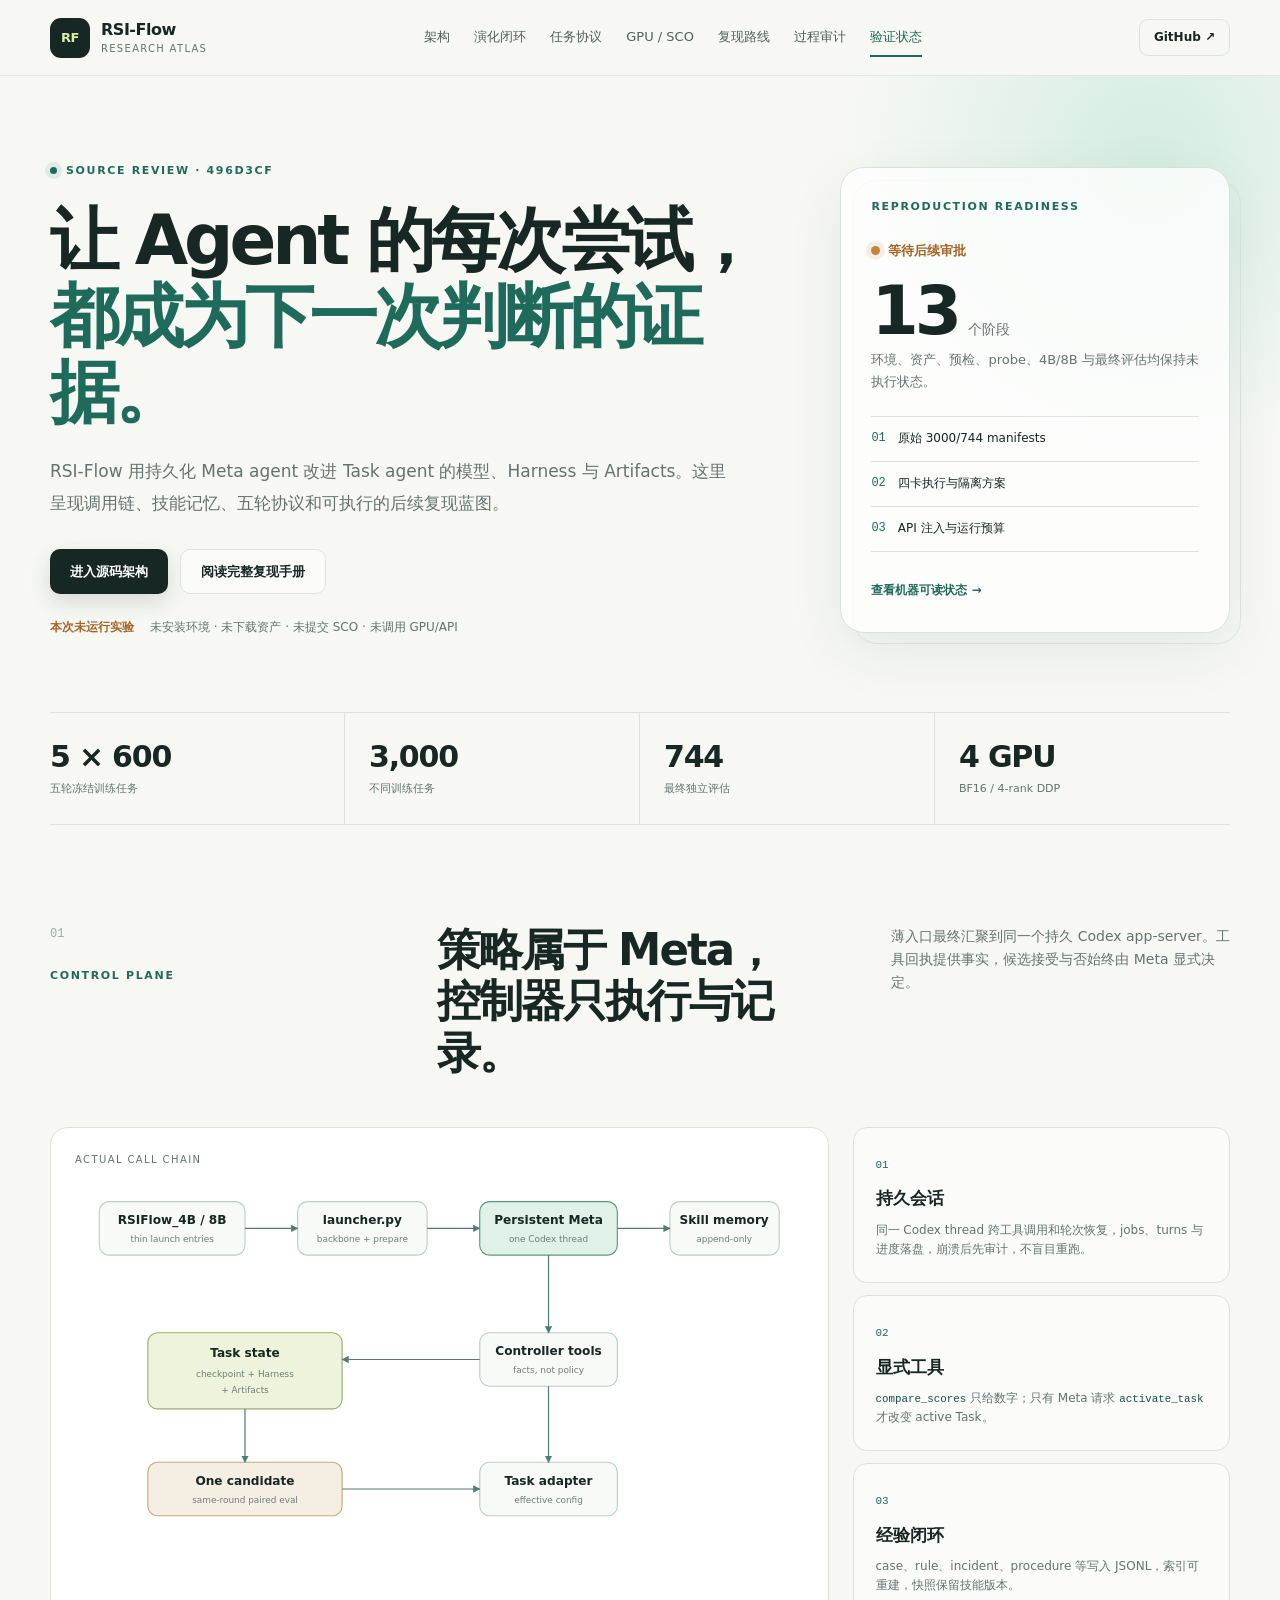
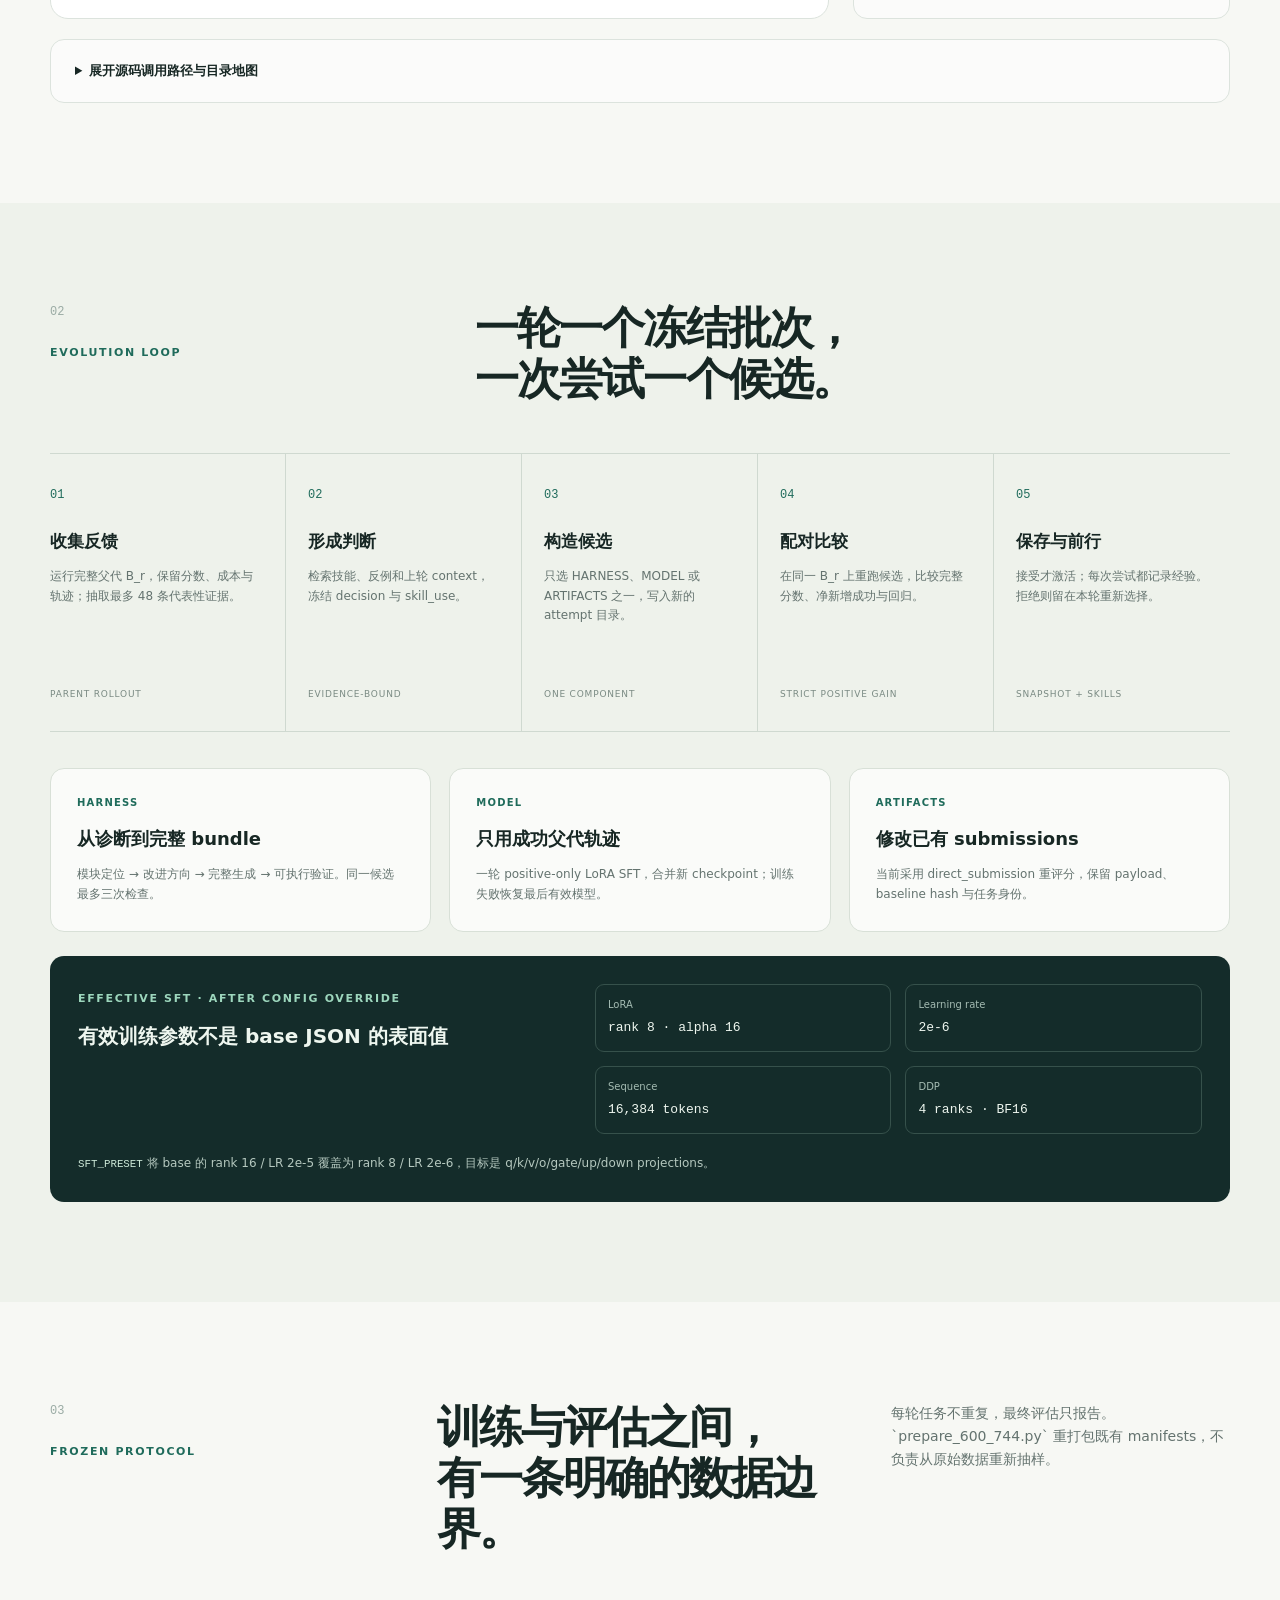
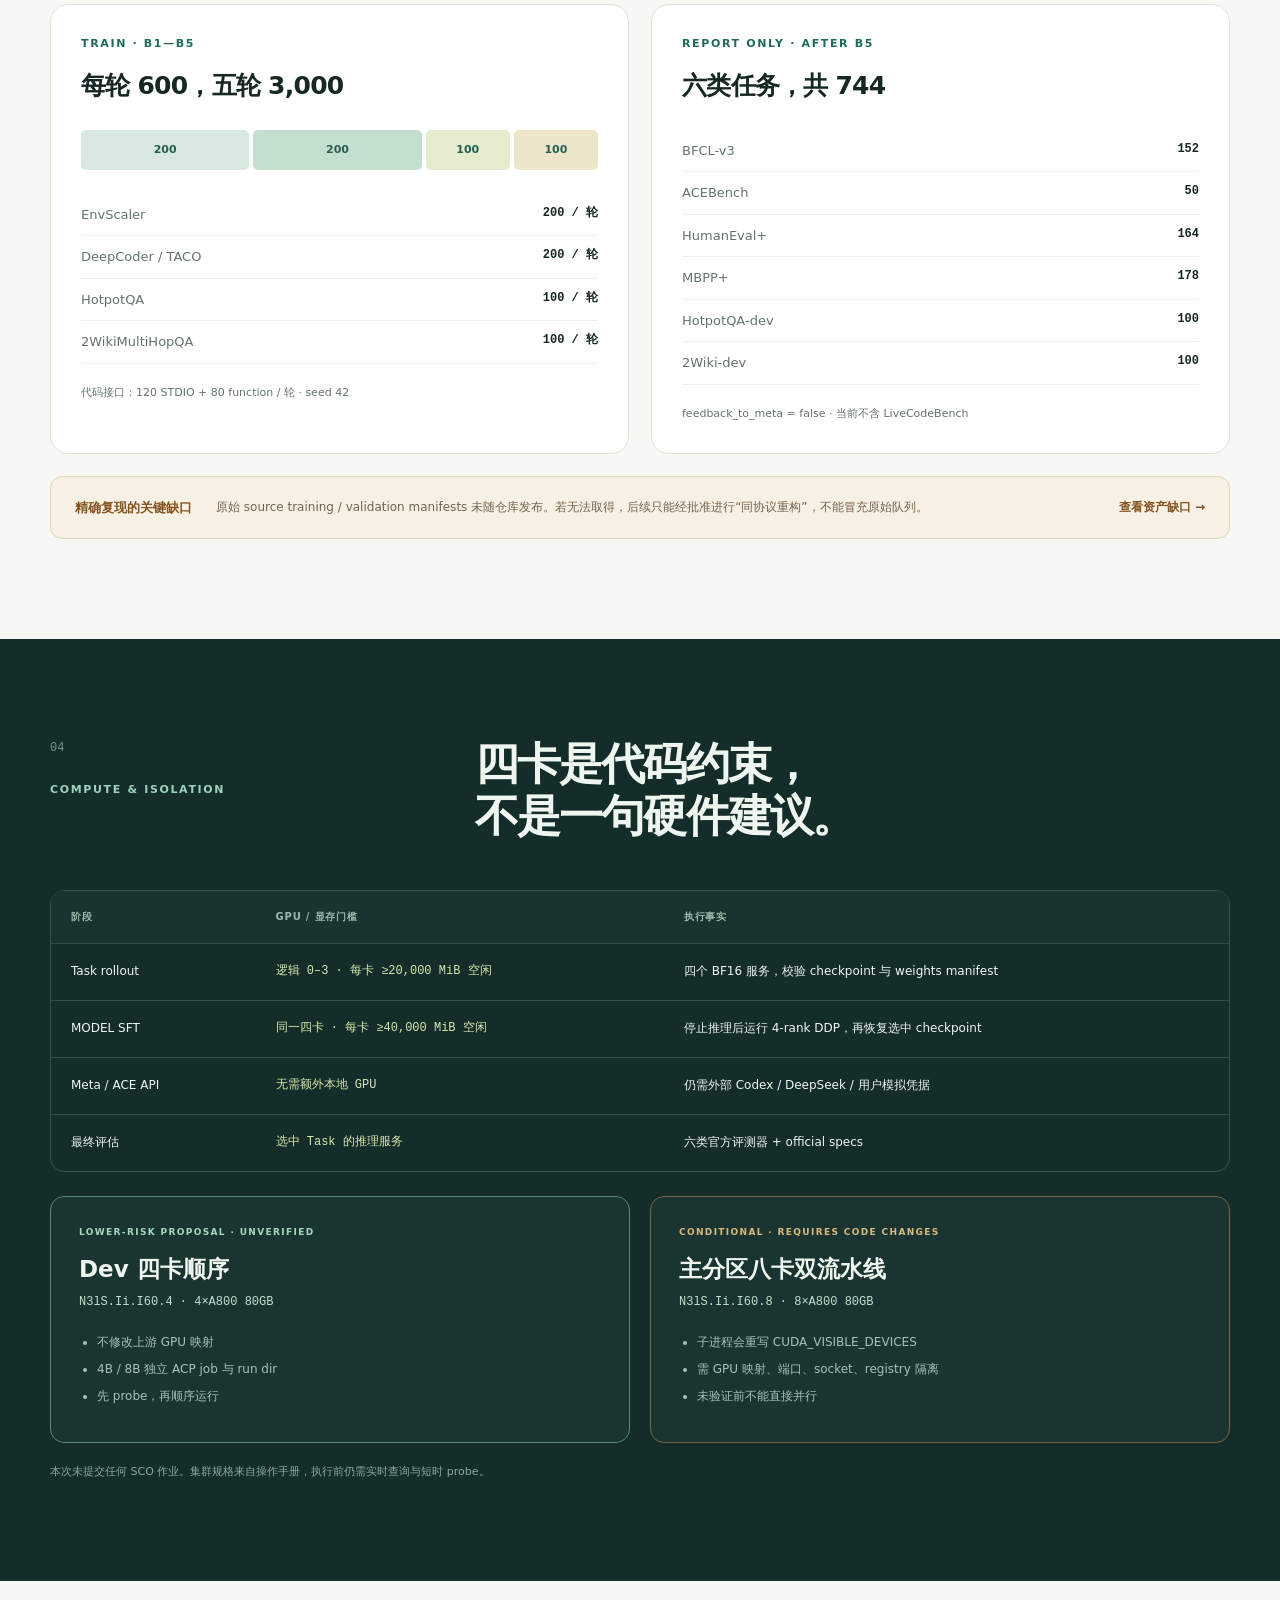
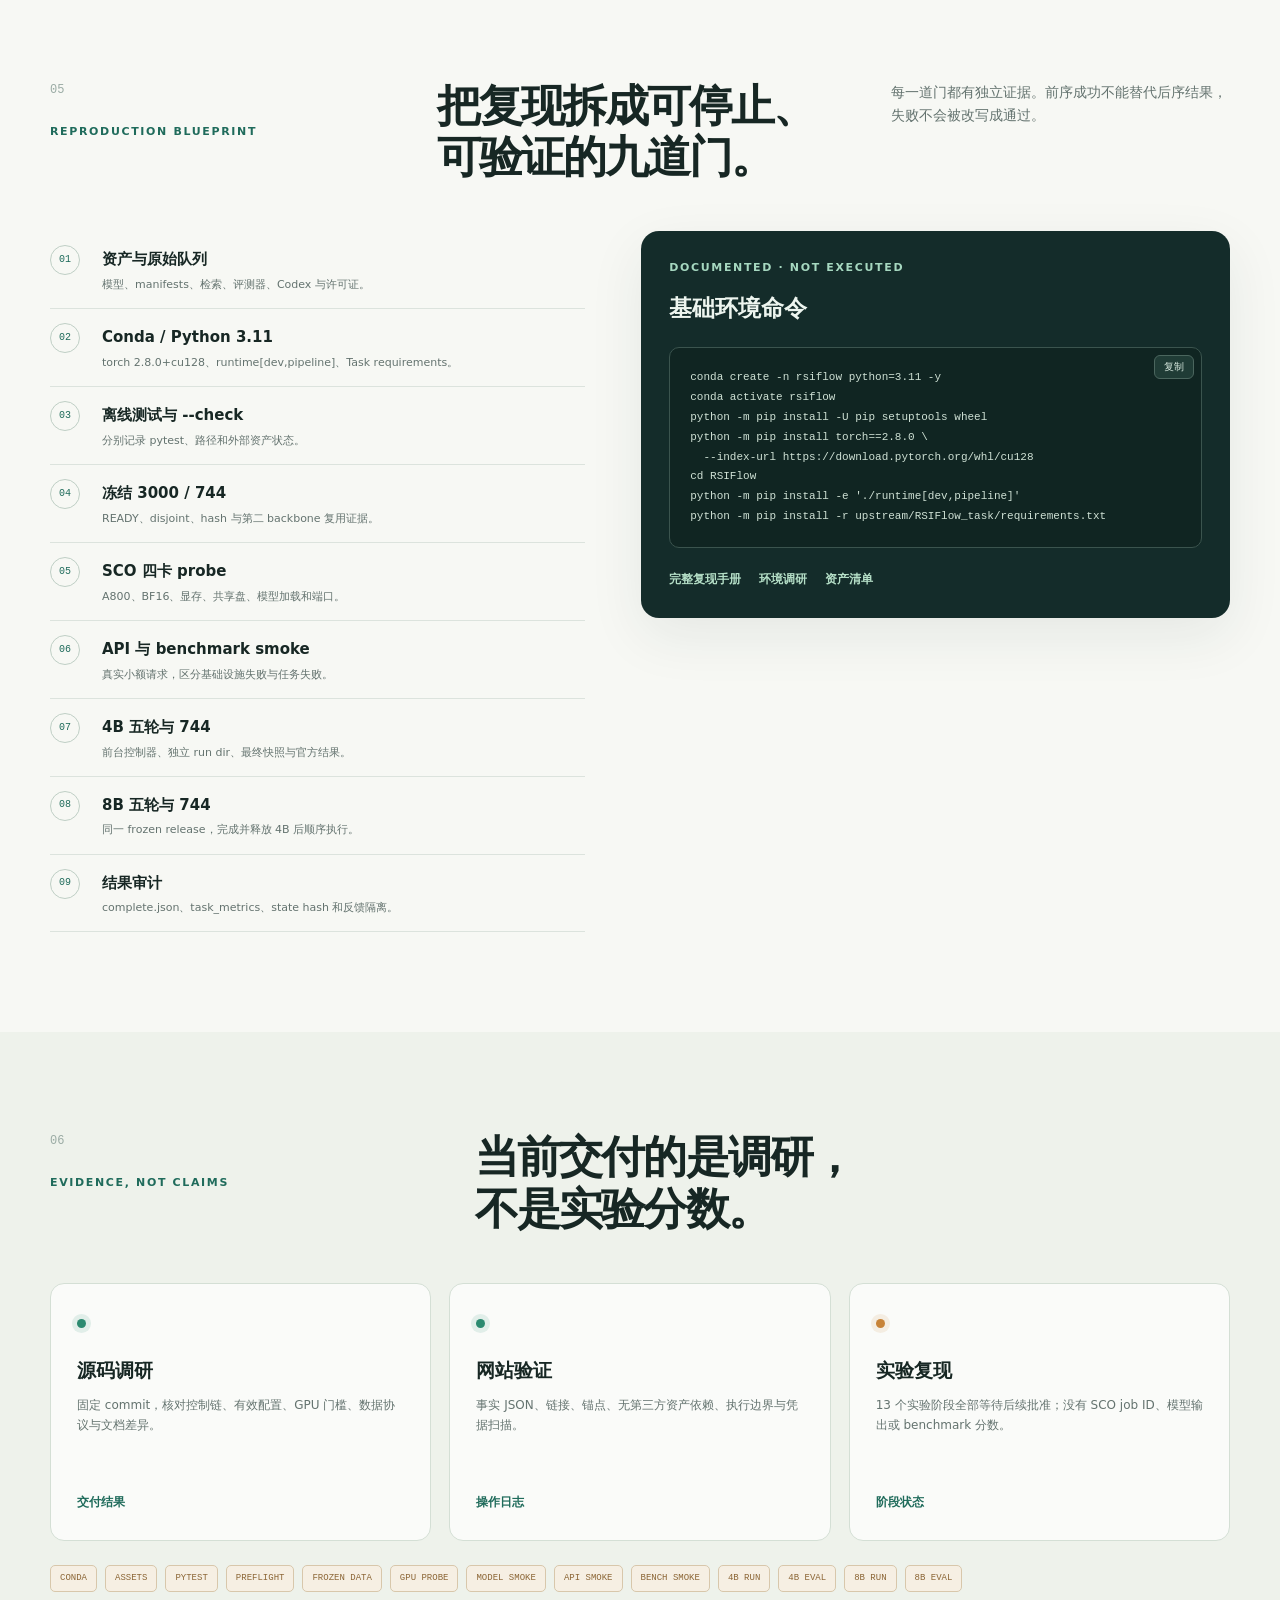
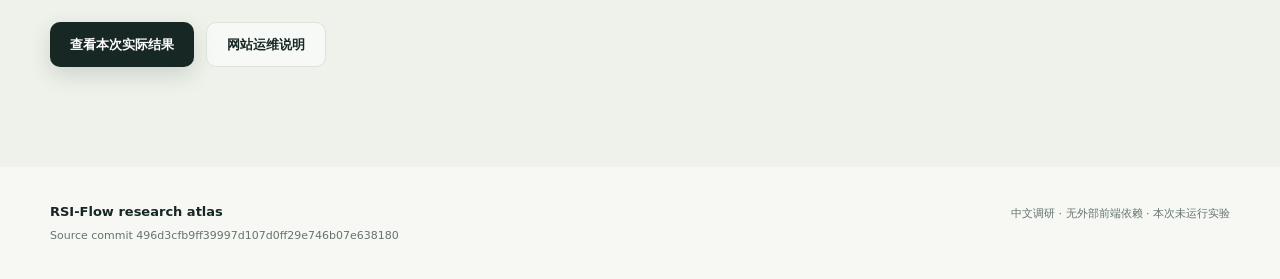
==== commit 8047d769: "feat: publish live reproduction process audit page" ====
--- a/web/index.html
+++ b/web/index.html
@@ -21,6 +21,7 @@
       <a href="#benchmarks">任务协议</a>
       <a href="#resources">GPU / SCO</a>
       <a href="#reproduction">复现路线</a>
+      <a href="process.html">过程审计</a>
       <a href="#verification">验证状态</a>
     </nav>
     <a class="source-link" href="https://github.com/1HUAN1/RSI-Flow" target="_blank" rel="noopener noreferrer">GitHub ↗</a>
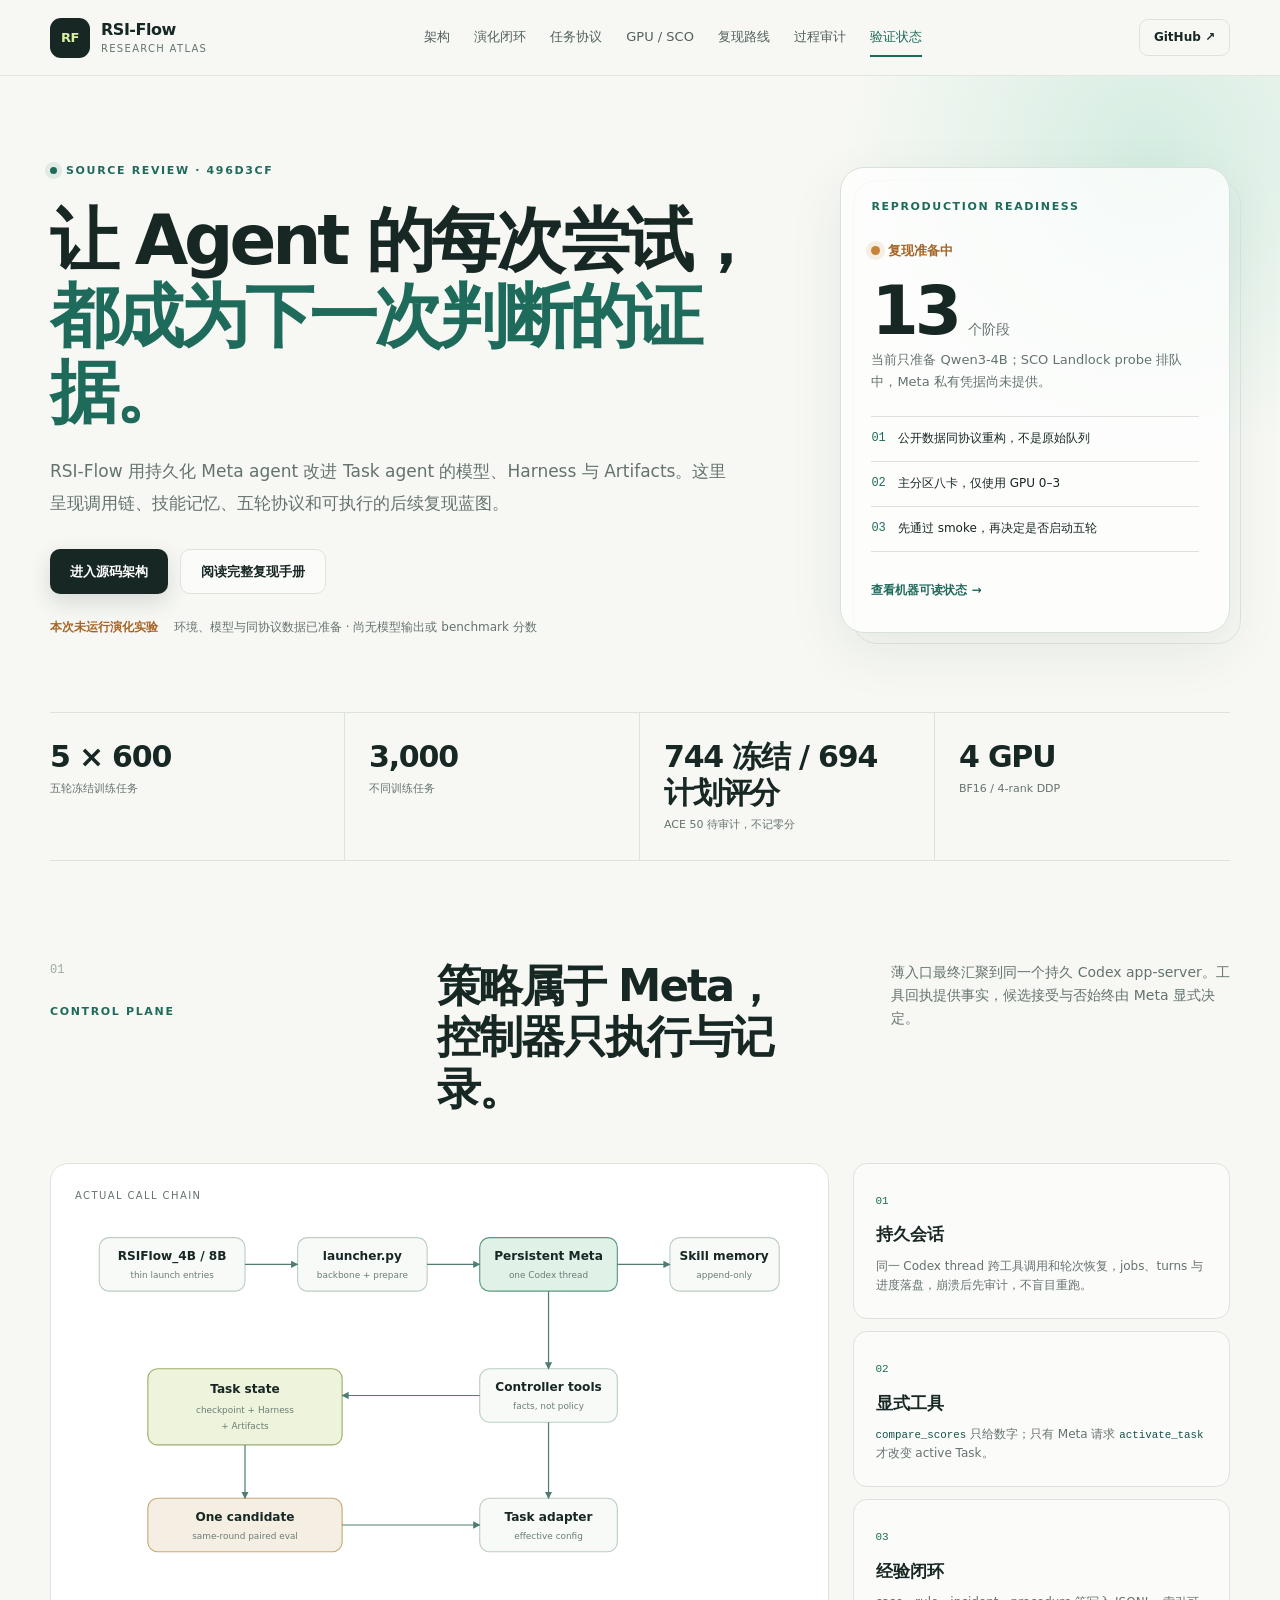
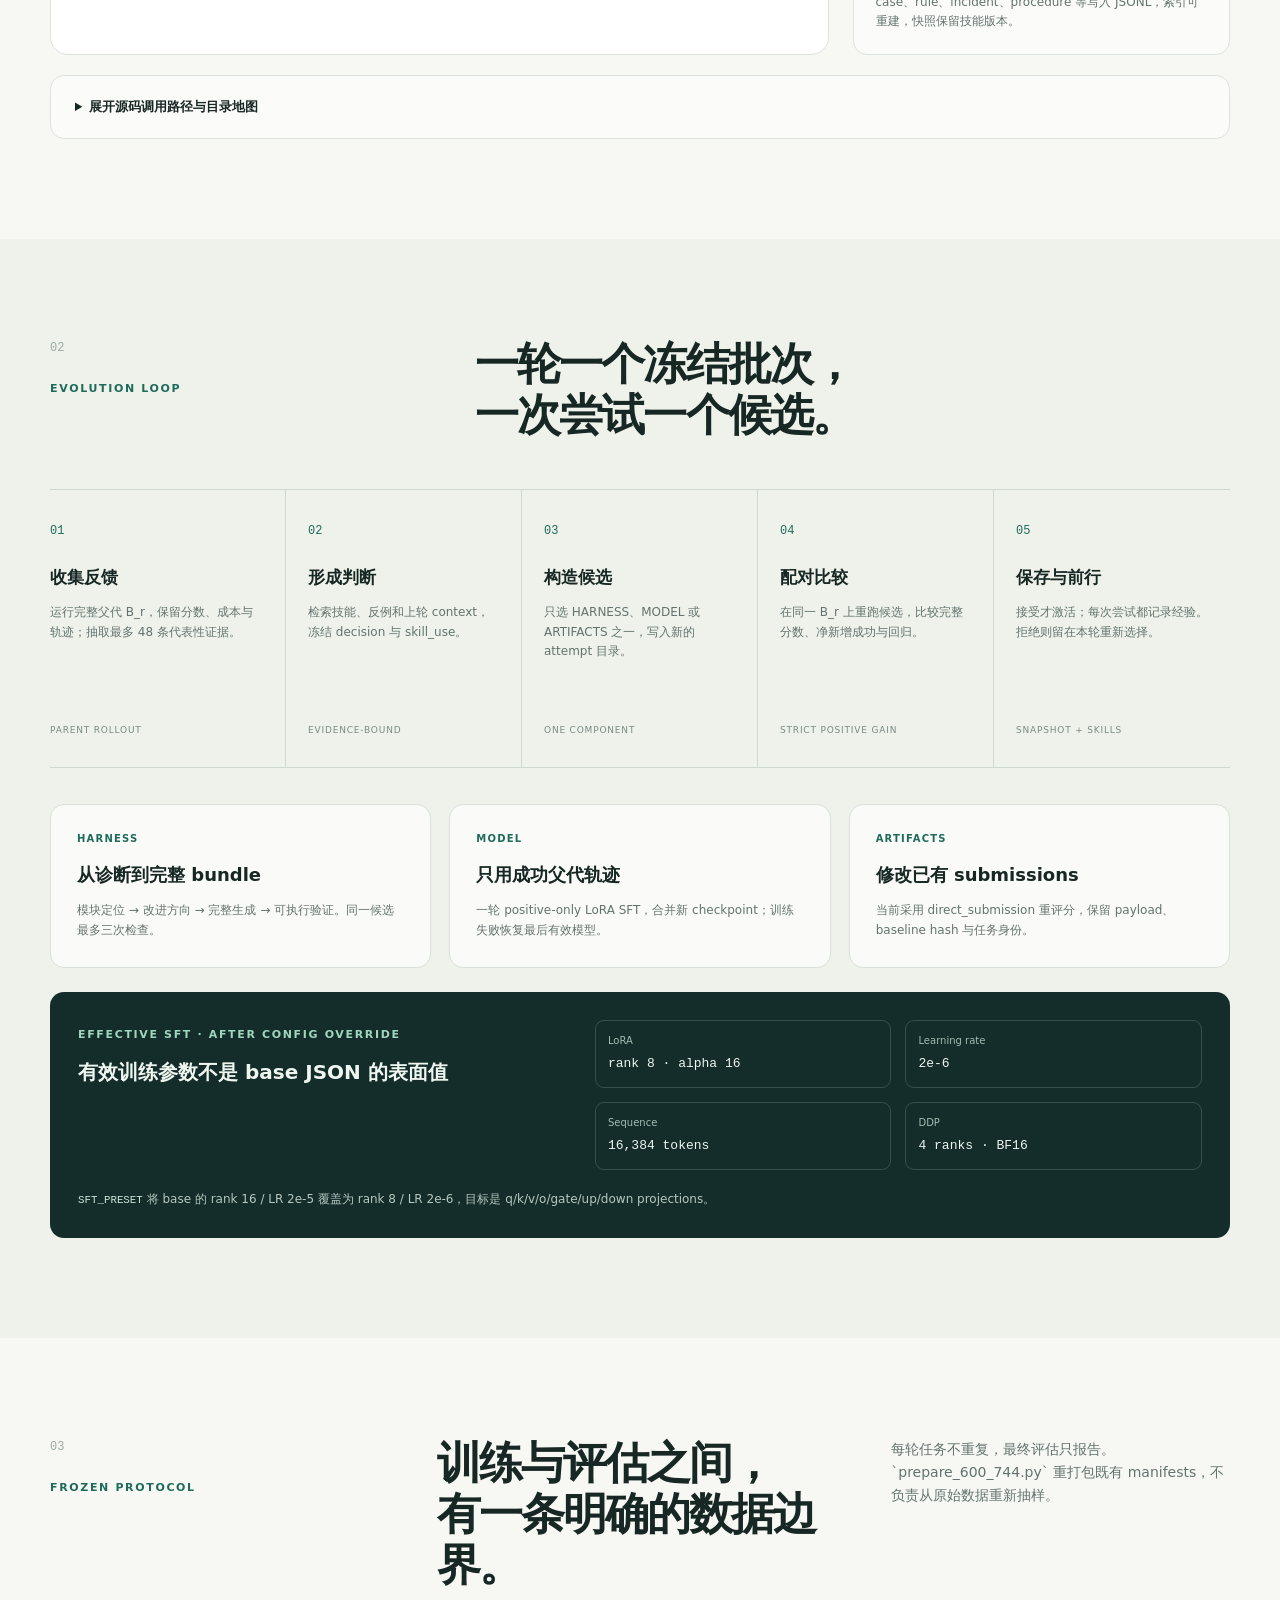
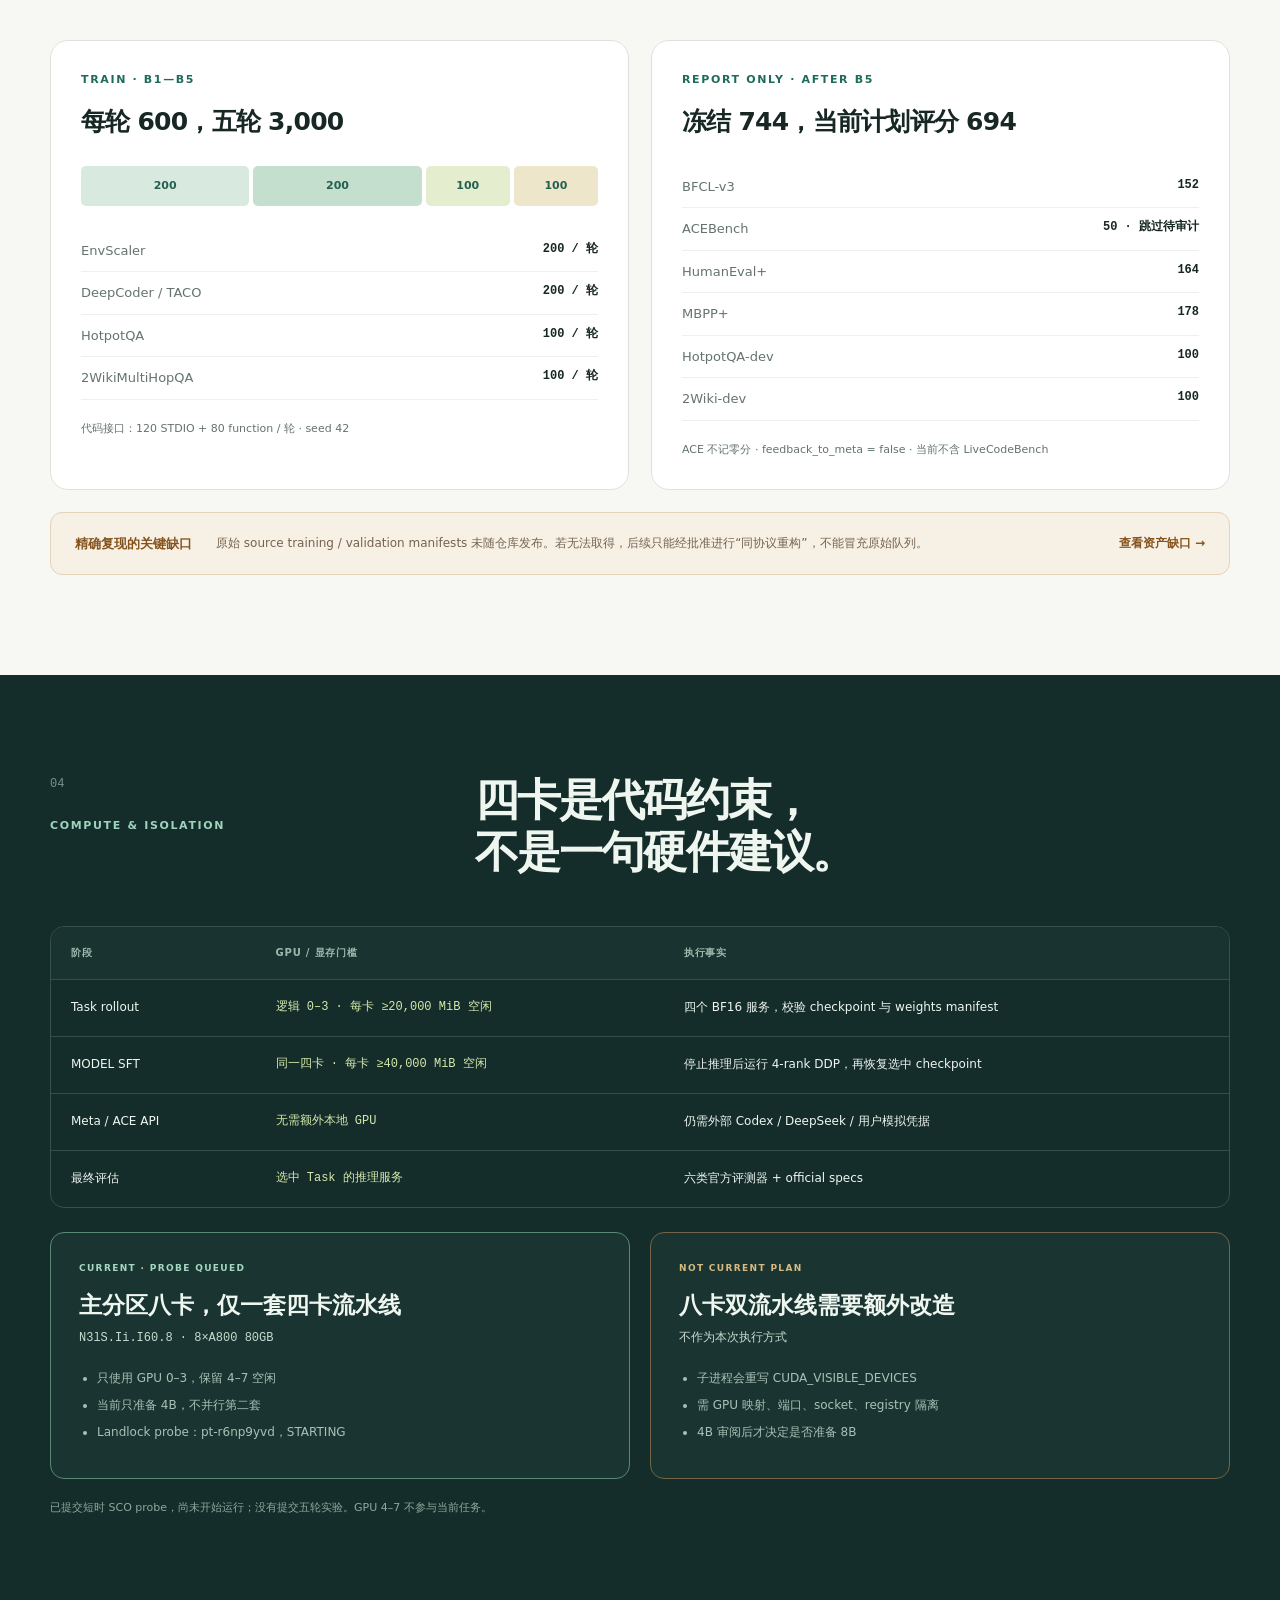
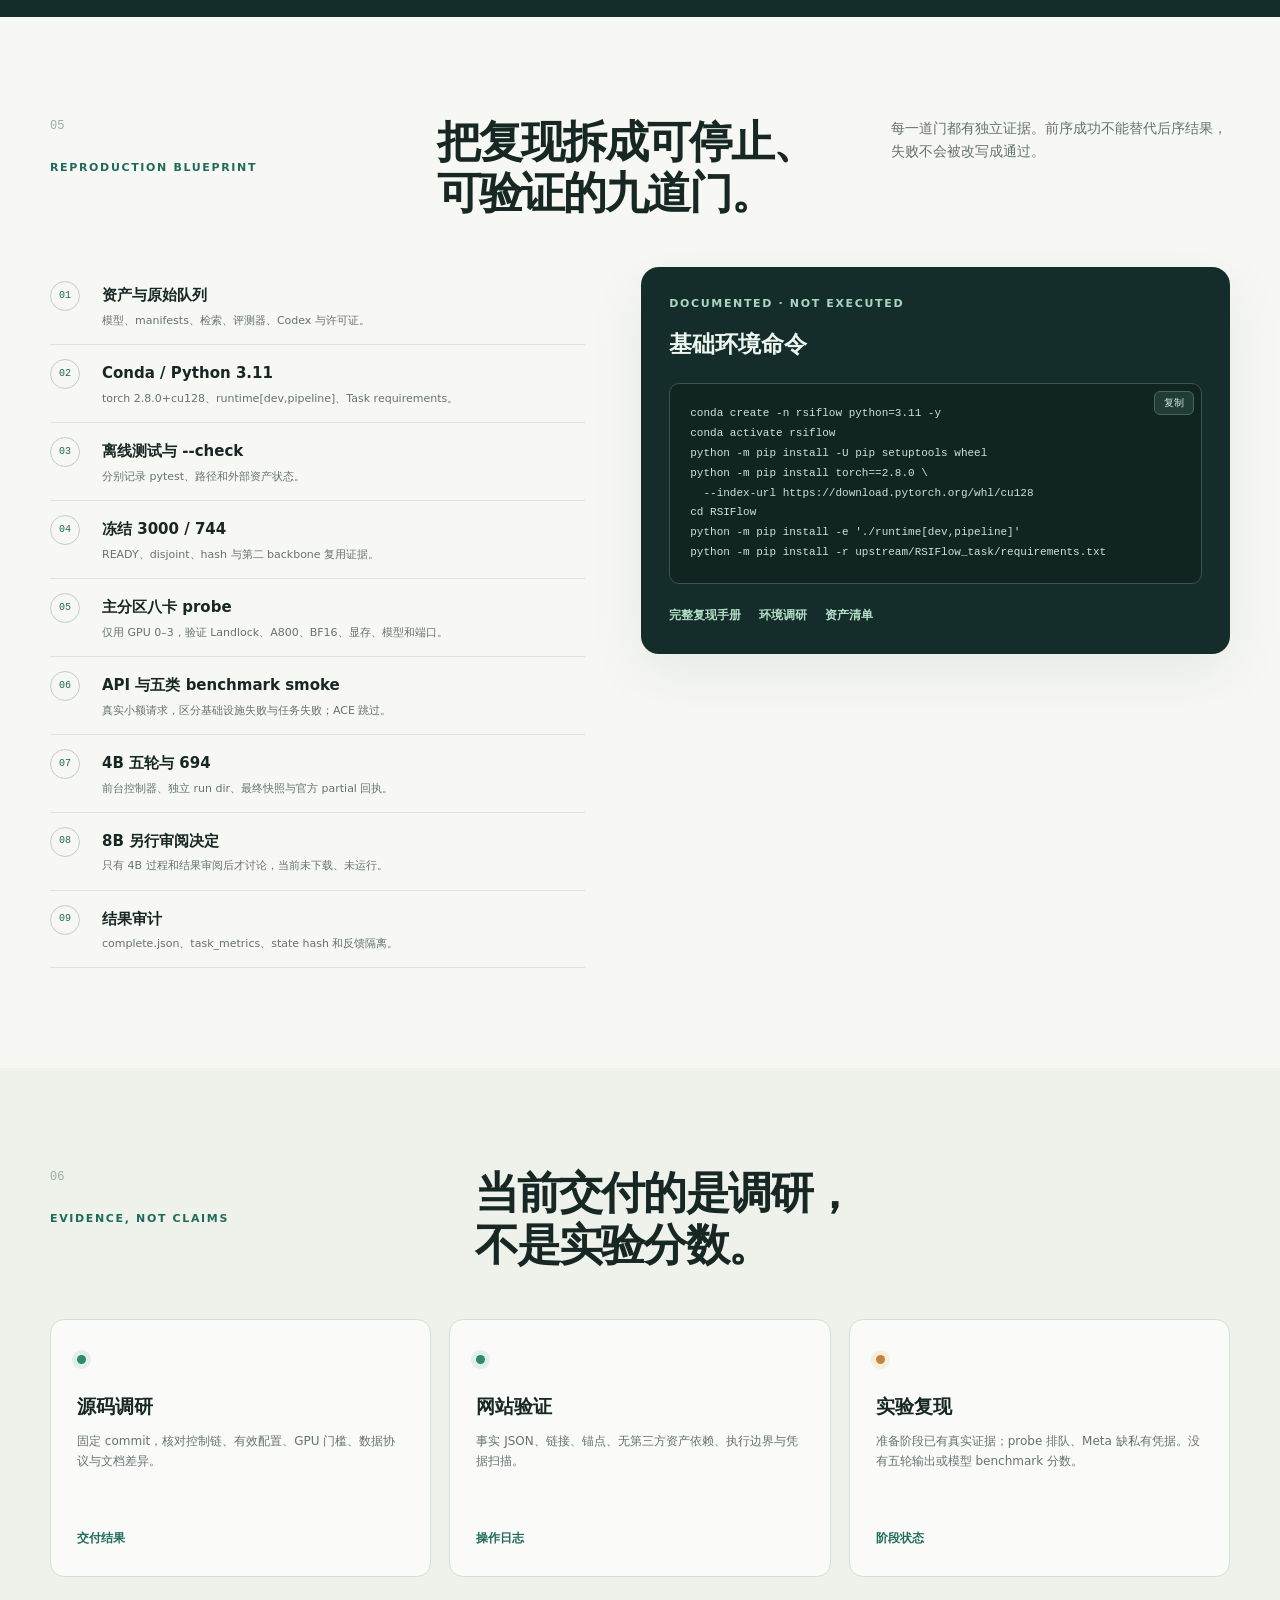
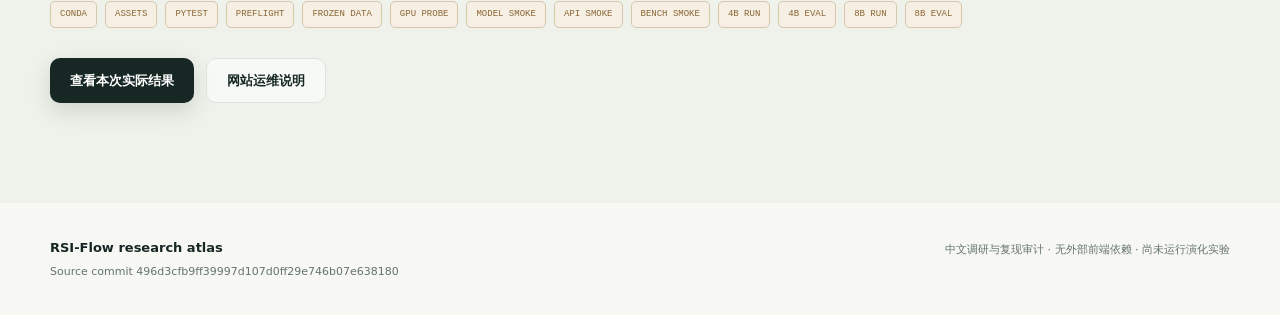
==== commit bab057ae: "fix: close preflight evidence and evaluation scope gaps" ====
--- a/web/index.html
+++ b/web/index.html
@@ -38,17 +38,17 @@
             <a class="button primary" href="#architecture">进入源码架构</a>
             <a class="button secondary" href="REPRODUCTION.md">阅读完整复现手册</a>
           </div>
-          <div class="boundary-note"><strong>本次未运行实验</strong><span>未安装环境 · 未下载资产 · 未提交 SCO · 未调用 GPU/API</span></div>
+          <div class="boundary-note"><strong>本次未运行演化实验</strong><span>环境、模型与同协议数据已准备 · 尚无模型输出或 benchmark 分数</span></div>
         </div>
         <aside class="readiness-card" aria-label="复现准备状态">
           <div class="card-kicker">REPRODUCTION READINESS</div>
-          <div class="readiness-status"><span class="status-dot pending"></span>等待后续审批</div>
+          <div class="readiness-status"><span class="status-dot pending"></span>复现准备中</div>
           <div class="readiness-number">13<span>个阶段</span></div>
-          <p>环境、资产、预检、probe、4B/8B 与最终评估均保持未执行状态。</p>
+          <p>当前只准备 Qwen3-4B；SCO Landlock probe 排队中，Meta 私有凭据尚未提供。</p>
           <ol class="readiness-list">
-            <li><span>01</span>原始 3000/744 manifests</li>
-            <li><span>02</span>四卡执行与隔离方案</li>
-            <li><span>03</span>API 注入与运行预算</li>
+            <li><span>01</span>公开数据同协议重构，不是原始队列</li>
+            <li><span>02</span>主分区八卡，仅使用 GPU 0–3</li>
+            <li><span>03</span>先通过 smoke，再决定是否启动五轮</li>
           </ol>
           <a href="data/reproduction.json">查看机器可读状态 →</a>
         </aside>
@@ -56,7 +56,7 @@
       <div class="metric-strip page-shell" aria-label="核心协议数字">
         <div><strong>5 × 600</strong><span>五轮冻结训练任务</span></div>
         <div><strong>3,000</strong><span>不同训练任务</span></div>
-        <div><strong>744</strong><span>最终独立评估</span></div>
+        <div><strong>744 冻结 / 694 计划评分</strong><span>ACE 50 待审计，不记零分</span></div>
         <div><strong>4 GPU</strong><span>BF16 / 4-rank DDP</span></div>
       </div>
     </section>
@@ -145,9 +145,9 @@
           <p class="card-footnote">代码接口：120 STDIO + 80 function / 轮 · seed 42</p>
         </article>
         <article class="protocol-card validation-card">
-          <div class="card-kicker">REPORT ONLY · AFTER B5</div><h3>六类任务，共 744</h3>
-          <ul class="data-list"><li><span>BFCL-v3</span><strong>152</strong></li><li><span>ACEBench</span><strong>50</strong></li><li><span>HumanEval+</span><strong>164</strong></li><li><span>MBPP+</span><strong>178</strong></li><li><span>HotpotQA-dev</span><strong>100</strong></li><li><span>2Wiki-dev</span><strong>100</strong></li></ul>
-          <p class="card-footnote">feedback_to_meta = false · 当前不含 LiveCodeBench</p>
+          <div class="card-kicker">REPORT ONLY · AFTER B5</div><h3>冻结 744，当前计划评分 694</h3>
+          <ul class="data-list"><li><span>BFCL-v3</span><strong>152</strong></li><li><span>ACEBench</span><strong>50 · 跳过待审计</strong></li><li><span>HumanEval+</span><strong>164</strong></li><li><span>MBPP+</span><strong>178</strong></li><li><span>HotpotQA-dev</span><strong>100</strong></li><li><span>2Wiki-dev</span><strong>100</strong></li></ul>
+          <p class="card-footnote">ACE 不记零分 · feedback_to_meta = false · 当前不含 LiveCodeBench</p>
         </article>
       </div>
       <div class="warning-band"><strong>精确复现的关键缺口</strong><p>原始 source training / validation manifests 未随仓库发布。若无法取得，后续只能经批准进行“同协议重构”，不能冒充原始队列。</p><a href="ASSETS.md">查看资产缺口 →</a></div>
@@ -171,10 +171,10 @@
           </table>
         </div>
         <div class="deployment-grid">
-          <article class="deployment recommended"><div class="card-kicker">LOWER-RISK PROPOSAL · UNVERIFIED</div><h3>Dev 四卡顺序</h3><p class="deployment-spec">N3lS.Ii.I60.4 · 4×A800 80GB</p><ul><li>不修改上游 GPU 映射</li><li>4B / 8B 独立 ACP job 与 run dir</li><li>先 probe，再顺序运行</li></ul></article>
-          <article class="deployment conditional"><div class="card-kicker">CONDITIONAL · REQUIRES CODE CHANGES</div><h3>主分区八卡双流水线</h3><p class="deployment-spec">N3lS.Ii.I60.8 · 8×A800 80GB</p><ul><li>子进程会重写 CUDA_VISIBLE_DEVICES</li><li>需 GPU 映射、端口、socket、registry 隔离</li><li>未验证前不能直接并行</li></ul></article>
-        </div>
-        <p class="resource-note">本次未提交任何 SCO 作业。集群规格来自操作手册，执行前仍需实时查询与短时 probe。</p>
+          <article class="deployment recommended"><div class="card-kicker">CURRENT · PROBE QUEUED</div><h3>主分区八卡，仅一套四卡流水线</h3><p class="deployment-spec">N3lS.Ii.I60.8 · 8×A800 80GB</p><ul><li>只使用 GPU 0–3，保留 4–7 空闲</li><li>当前只准备 4B，不并行第二套</li><li>Landlock probe：pt-r6np9yvd，STARTING</li></ul></article>
+          <article class="deployment conditional"><div class="card-kicker">NOT CURRENT PLAN</div><h3>八卡双流水线需要额外改造</h3><p class="deployment-spec">不作为本次执行方式</p><ul><li>子进程会重写 CUDA_VISIBLE_DEVICES</li><li>需 GPU 映射、端口、socket、registry 隔离</li><li>4B 审阅后才决定是否准备 8B</li></ul></article>
+        </div>
+        <p class="resource-note">已提交短时 SCO probe，尚未开始运行；没有提交五轮实验。GPU 4–7 不参与当前任务。</p>
       </div>
     </section>
 
@@ -190,10 +190,10 @@
           <li><span>02</span><div><h3>Conda / Python 3.11</h3><p>torch 2.8.0+cu128、runtime[dev,pipeline]、Task requirements。</p></div></li>
           <li><span>03</span><div><h3>离线测试与 --check</h3><p>分别记录 pytest、路径和外部资产状态。</p></div></li>
           <li><span>04</span><div><h3>冻结 3000 / 744</h3><p>READY、disjoint、hash 与第二 backbone 复用证据。</p></div></li>
-          <li><span>05</span><div><h3>SCO 四卡 probe</h3><p>A800、BF16、显存、共享盘、模型加载和端口。</p></div></li>
-          <li><span>06</span><div><h3>API 与 benchmark smoke</h3><p>真实小额请求，区分基础设施失败与任务失败。</p></div></li>
-          <li><span>07</span><div><h3>4B 五轮与 744</h3><p>前台控制器、独立 run dir、最终快照与官方结果。</p></div></li>
-          <li><span>08</span><div><h3>8B 五轮与 744</h3><p>同一 frozen release，完成并释放 4B 后顺序执行。</p></div></li>
+          <li><span>05</span><div><h3>主分区八卡 probe</h3><p>仅用 GPU 0–3，验证 Landlock、A800、BF16、显存、模型和端口。</p></div></li>
+          <li><span>06</span><div><h3>API 与五类 benchmark smoke</h3><p>真实小额请求，区分基础设施失败与任务失败；ACE 跳过。</p></div></li>
+          <li><span>07</span><div><h3>4B 五轮与 694</h3><p>前台控制器、独立 run dir、最终快照与官方 partial 回执。</p></div></li>
+          <li><span>08</span><div><h3>8B 另行审阅决定</h3><p>只有 4B 过程和结果审阅后才讨论，当前未下载、未运行。</p></div></li>
           <li><span>09</span><div><h3>结果审计</h3><p>complete.json、task_metrics、state hash 和反馈隔离。</p></div></li>
         </ol>
         <aside class="command-card">
@@ -221,7 +221,7 @@
         <div class="verification-grid">
           <article class="verification-card"><span class="status-dot done"></span><h3>源码调研</h3><p>固定 commit，核对控制链、有效配置、GPU 门槛、数据协议与文档差异。</p><a href="RESULTS.md">交付结果</a></article>
           <article class="verification-card"><span class="status-dot done"></span><h3>网站验证</h3><p>事实 JSON、链接、锚点、无第三方资产依赖、执行边界与凭据扫描。</p><a href="OPERATIONS.md">操作日志</a></article>
-          <article class="verification-card pending-card"><span class="status-dot pending"></span><h3>实验复现</h3><p>13 个实验阶段全部等待后续批准；没有 SCO job ID、模型输出或 benchmark 分数。</p><a href="data/reproduction.json">阶段状态</a></article>
+          <article class="verification-card pending-card"><span class="status-dot pending"></span><h3>实验复现</h3><p>准备阶段已有真实证据；probe 排队、Meta 缺私有凭据。没有五轮输出或模型 benchmark 分数。</p><a href="data/reproduction.json">阶段状态</a></article>
         </div>
         <div class="pending-register">
           <span>CONDA</span><span>ASSETS</span><span>PYTEST</span><span>PREFLIGHT</span><span>FROZEN DATA</span><span>GPU PROBE</span><span>MODEL SMOKE</span><span>API SMOKE</span><span>BENCH SMOKE</span><span>4B RUN</span><span>4B EVAL</span><span>8B RUN</span><span>8B EVAL</span>
@@ -233,7 +233,7 @@
 
   <footer class="site-footer page-shell">
     <div><strong>RSI-Flow research atlas</strong><p>Source commit 496d3cfb9ff39997d107d0ff29e746b07e638180</p></div>
-    <p>中文调研 · 无外部前端依赖 · 本次未运行实验</p>
+    <p>中文调研与复现审计 · 无外部前端依赖 · 尚未运行演化实验</p>
   </footer>
 </body>
 </html>
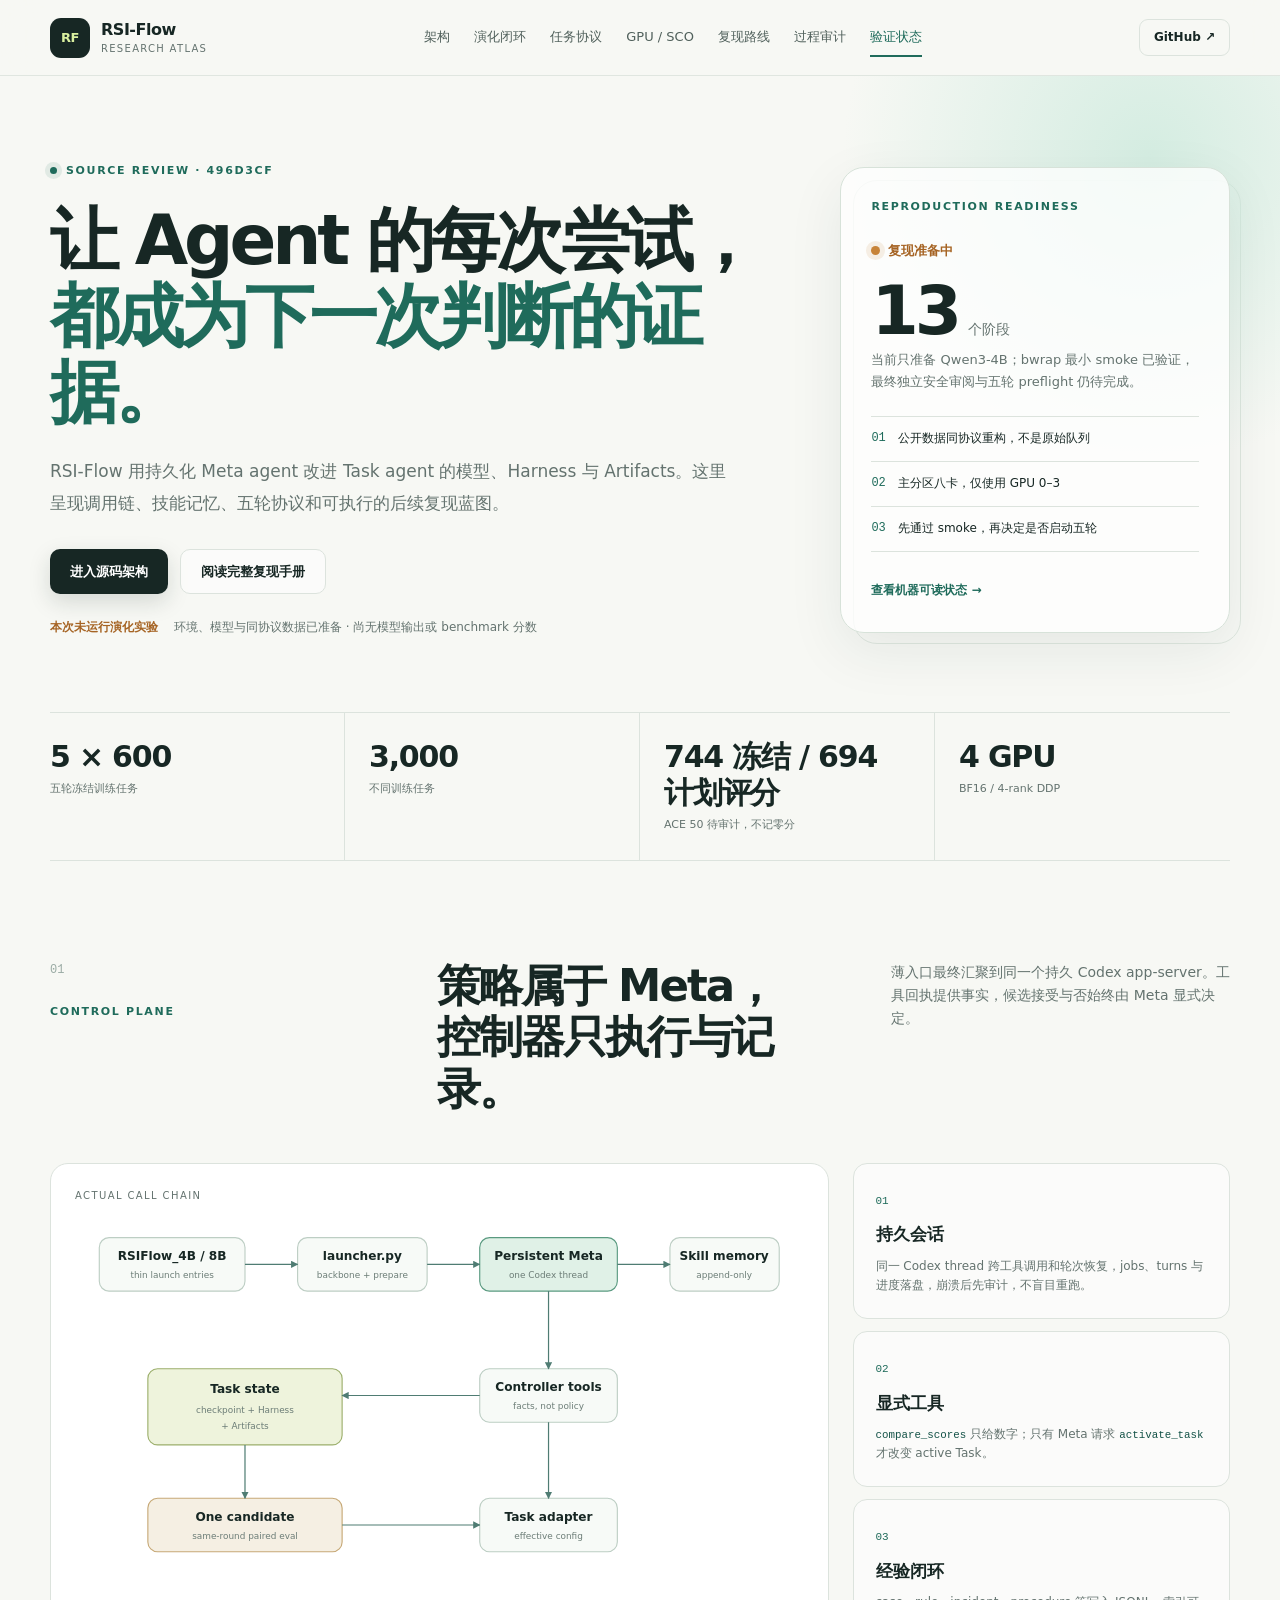
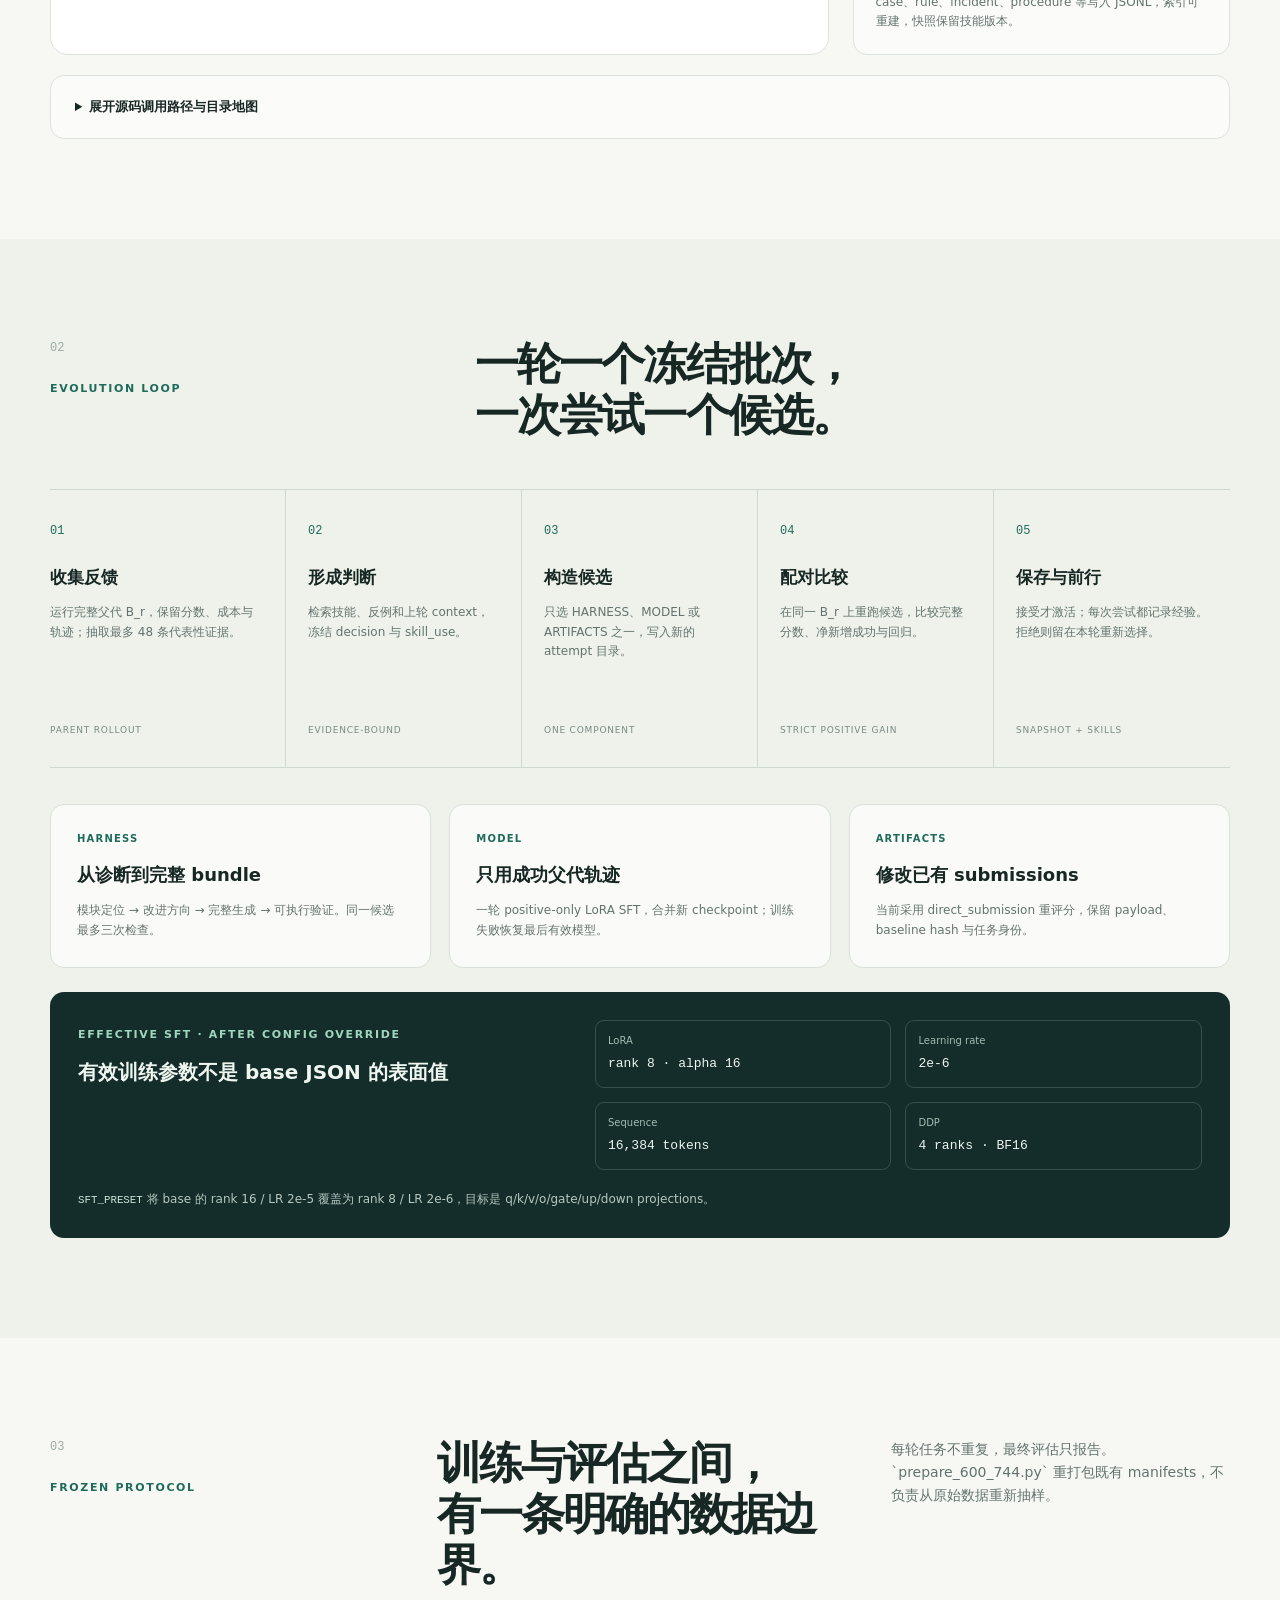
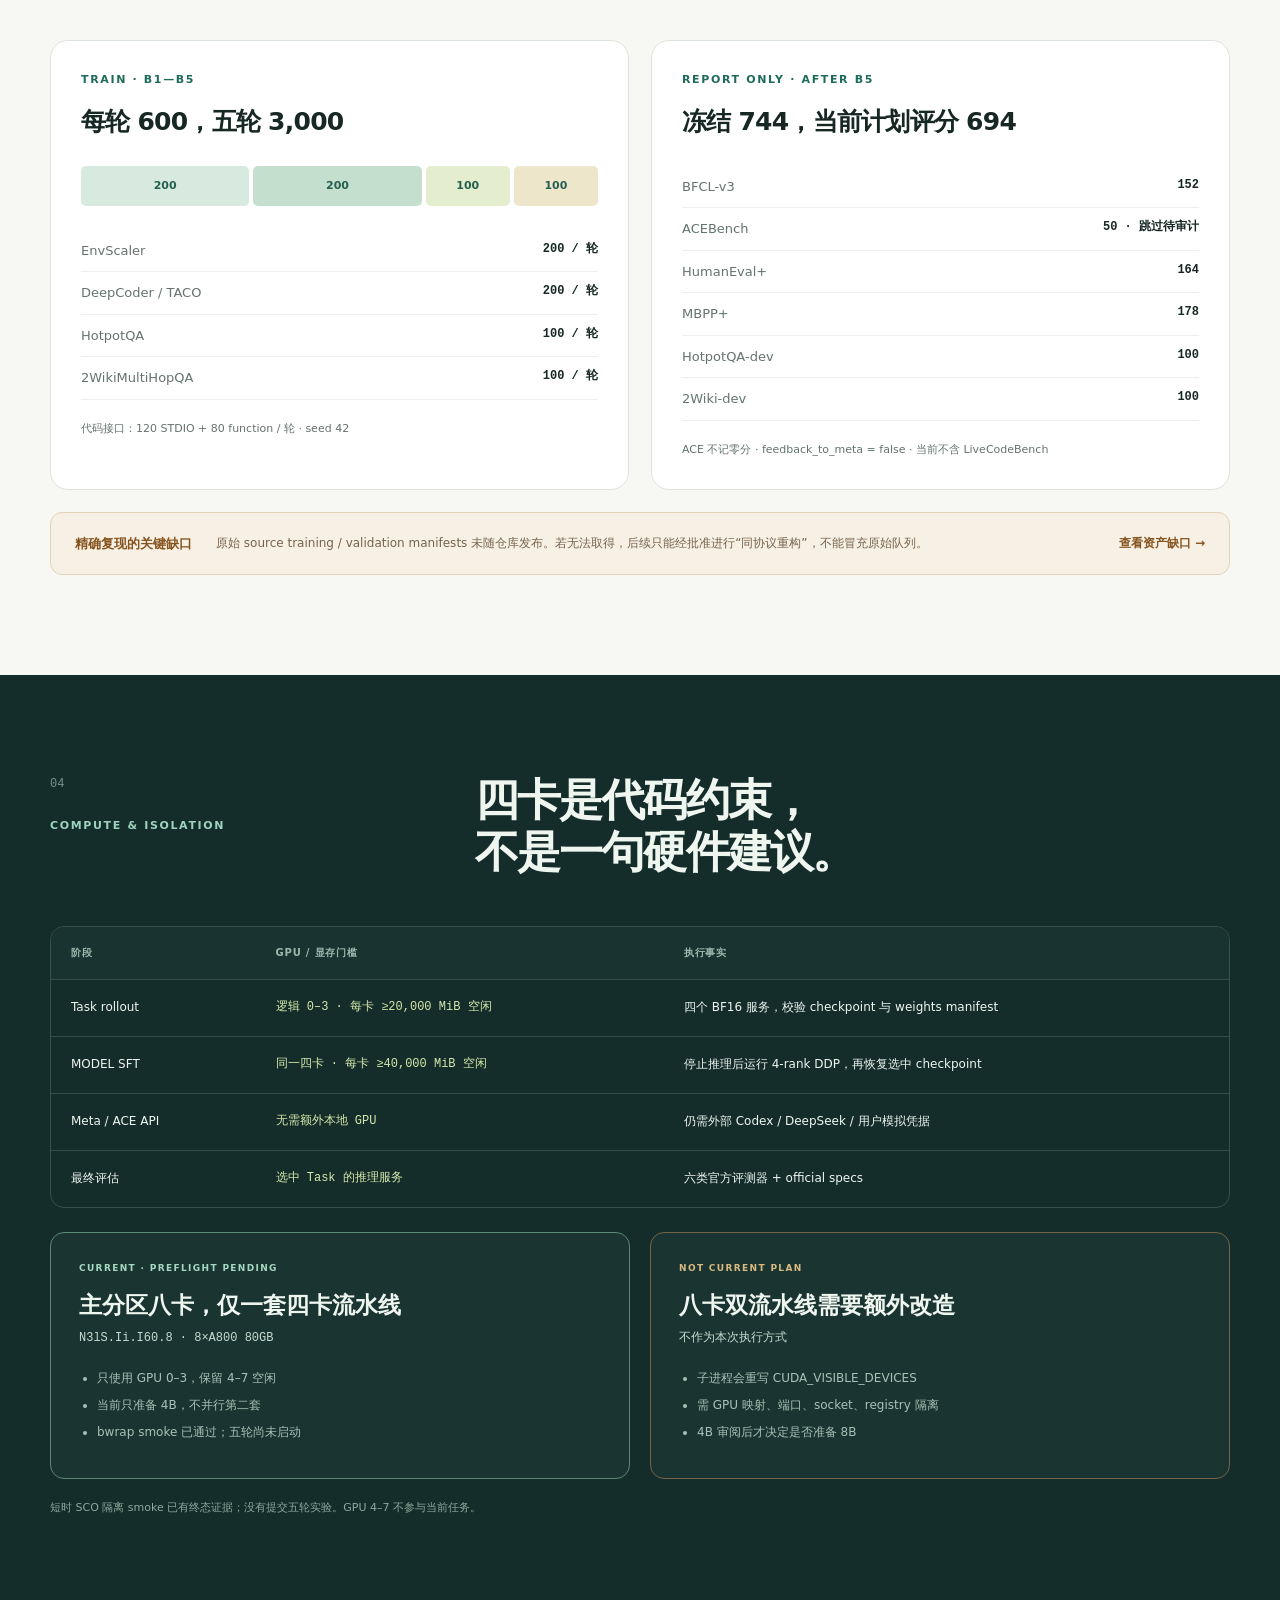
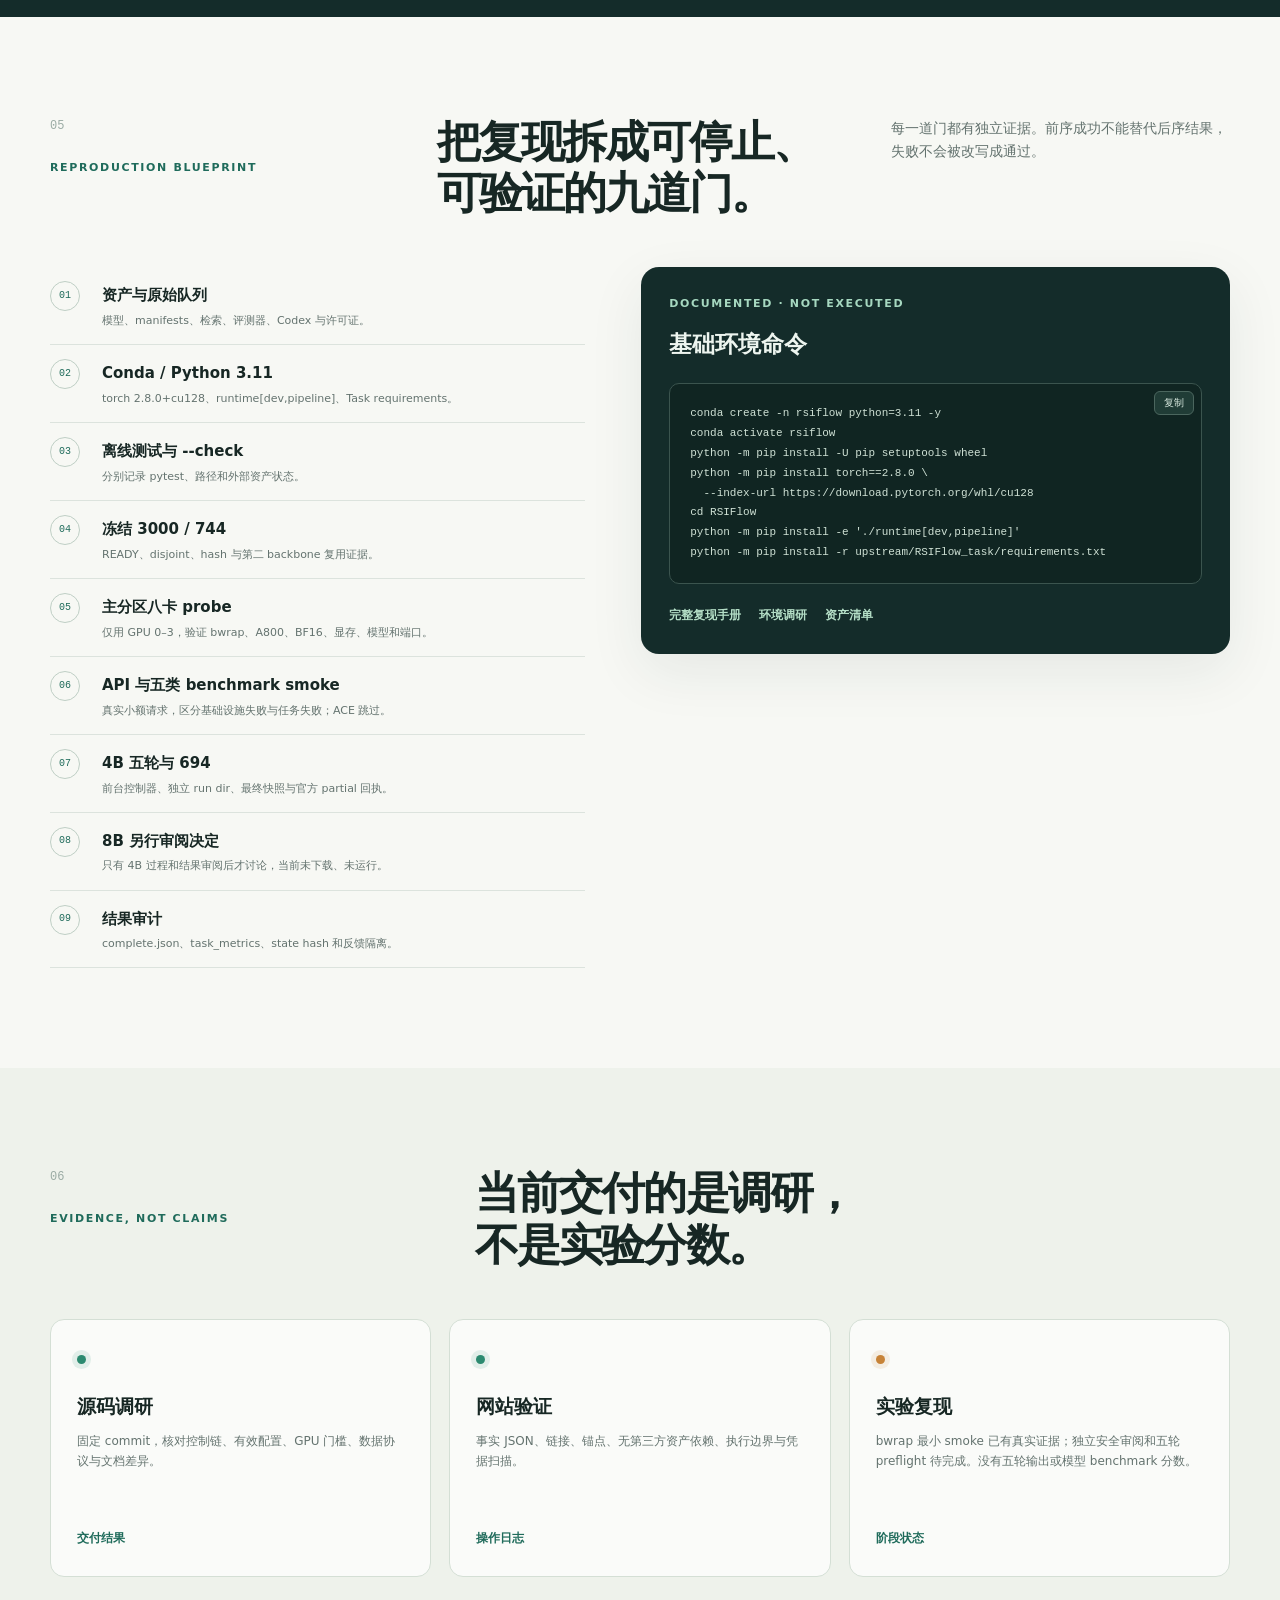
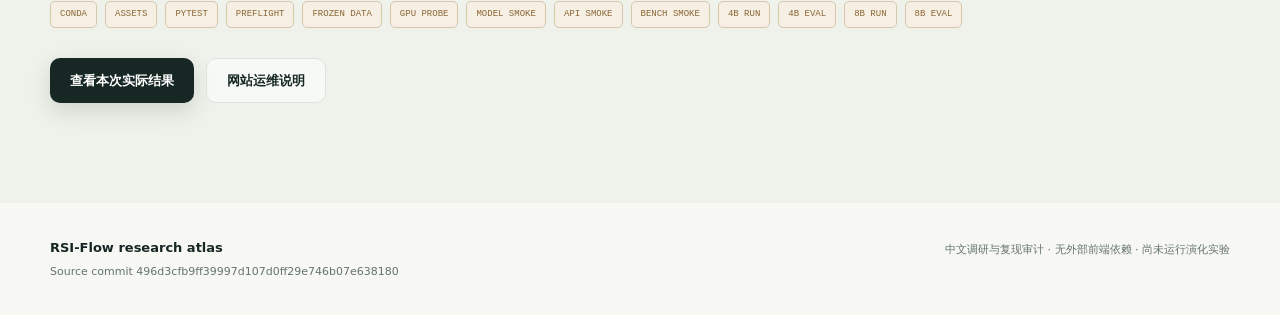
==== commit 96714edf: "docs: publish validated bubblewrap isolation evidence" ====
--- a/web/index.html
+++ b/web/index.html
@@ -44,7 +44,7 @@
           <div class="card-kicker">REPRODUCTION READINESS</div>
           <div class="readiness-status"><span class="status-dot pending"></span>复现准备中</div>
           <div class="readiness-number">13<span>个阶段</span></div>
-          <p>当前只准备 Qwen3-4B；SCO Landlock probe 排队中，Meta 私有凭据尚未提供。</p>
+          <p>当前只准备 Qwen3-4B；bwrap 最小 smoke 已验证，最终独立安全审阅与五轮 preflight 仍待完成。</p>
           <ol class="readiness-list">
             <li><span>01</span>公开数据同协议重构，不是原始队列</li>
             <li><span>02</span>主分区八卡，仅使用 GPU 0–3</li>
@@ -171,10 +171,10 @@
           </table>
         </div>
         <div class="deployment-grid">
-          <article class="deployment recommended"><div class="card-kicker">CURRENT · PROBE QUEUED</div><h3>主分区八卡，仅一套四卡流水线</h3><p class="deployment-spec">N3lS.Ii.I60.8 · 8×A800 80GB</p><ul><li>只使用 GPU 0–3，保留 4–7 空闲</li><li>当前只准备 4B，不并行第二套</li><li>Landlock probe：pt-r6np9yvd，STARTING</li></ul></article>
+          <article class="deployment recommended"><div class="card-kicker">CURRENT · PREFLIGHT PENDING</div><h3>主分区八卡，仅一套四卡流水线</h3><p class="deployment-spec">N3lS.Ii.I60.8 · 8×A800 80GB</p><ul><li>只使用 GPU 0–3，保留 4–7 空闲</li><li>当前只准备 4B，不并行第二套</li><li>bwrap smoke 已通过；五轮尚未启动</li></ul></article>
           <article class="deployment conditional"><div class="card-kicker">NOT CURRENT PLAN</div><h3>八卡双流水线需要额外改造</h3><p class="deployment-spec">不作为本次执行方式</p><ul><li>子进程会重写 CUDA_VISIBLE_DEVICES</li><li>需 GPU 映射、端口、socket、registry 隔离</li><li>4B 审阅后才决定是否准备 8B</li></ul></article>
         </div>
-        <p class="resource-note">已提交短时 SCO probe，尚未开始运行；没有提交五轮实验。GPU 4–7 不参与当前任务。</p>
+        <p class="resource-note">短时 SCO 隔离 smoke 已有终态证据；没有提交五轮实验。GPU 4–7 不参与当前任务。</p>
       </div>
     </section>
 
@@ -190,7 +190,7 @@
           <li><span>02</span><div><h3>Conda / Python 3.11</h3><p>torch 2.8.0+cu128、runtime[dev,pipeline]、Task requirements。</p></div></li>
           <li><span>03</span><div><h3>离线测试与 --check</h3><p>分别记录 pytest、路径和外部资产状态。</p></div></li>
           <li><span>04</span><div><h3>冻结 3000 / 744</h3><p>READY、disjoint、hash 与第二 backbone 复用证据。</p></div></li>
-          <li><span>05</span><div><h3>主分区八卡 probe</h3><p>仅用 GPU 0–3，验证 Landlock、A800、BF16、显存、模型和端口。</p></div></li>
+          <li><span>05</span><div><h3>主分区八卡 probe</h3><p>仅用 GPU 0–3，验证 bwrap、A800、BF16、显存、模型和端口。</p></div></li>
           <li><span>06</span><div><h3>API 与五类 benchmark smoke</h3><p>真实小额请求，区分基础设施失败与任务失败；ACE 跳过。</p></div></li>
           <li><span>07</span><div><h3>4B 五轮与 694</h3><p>前台控制器、独立 run dir、最终快照与官方 partial 回执。</p></div></li>
           <li><span>08</span><div><h3>8B 另行审阅决定</h3><p>只有 4B 过程和结果审阅后才讨论，当前未下载、未运行。</p></div></li>
@@ -221,7 +221,7 @@
         <div class="verification-grid">
           <article class="verification-card"><span class="status-dot done"></span><h3>源码调研</h3><p>固定 commit，核对控制链、有效配置、GPU 门槛、数据协议与文档差异。</p><a href="RESULTS.md">交付结果</a></article>
           <article class="verification-card"><span class="status-dot done"></span><h3>网站验证</h3><p>事实 JSON、链接、锚点、无第三方资产依赖、执行边界与凭据扫描。</p><a href="OPERATIONS.md">操作日志</a></article>
-          <article class="verification-card pending-card"><span class="status-dot pending"></span><h3>实验复现</h3><p>准备阶段已有真实证据；probe 排队、Meta 缺私有凭据。没有五轮输出或模型 benchmark 分数。</p><a href="data/reproduction.json">阶段状态</a></article>
+          <article class="verification-card pending-card"><span class="status-dot pending"></span><h3>实验复现</h3><p>bwrap 最小 smoke 已有真实证据；独立安全审阅和五轮 preflight 待完成。没有五轮输出或模型 benchmark 分数。</p><a href="data/reproduction.json">阶段状态</a></article>
         </div>
         <div class="pending-register">
           <span>CONDA</span><span>ASSETS</span><span>PYTEST</span><span>PREFLIGHT</span><span>FROZEN DATA</span><span>GPU PROBE</span><span>MODEL SMOKE</span><span>API SMOKE</span><span>BENCH SMOKE</span><span>4B RUN</span><span>4B EVAL</span><span>8B RUN</span><span>8B EVAL</span>
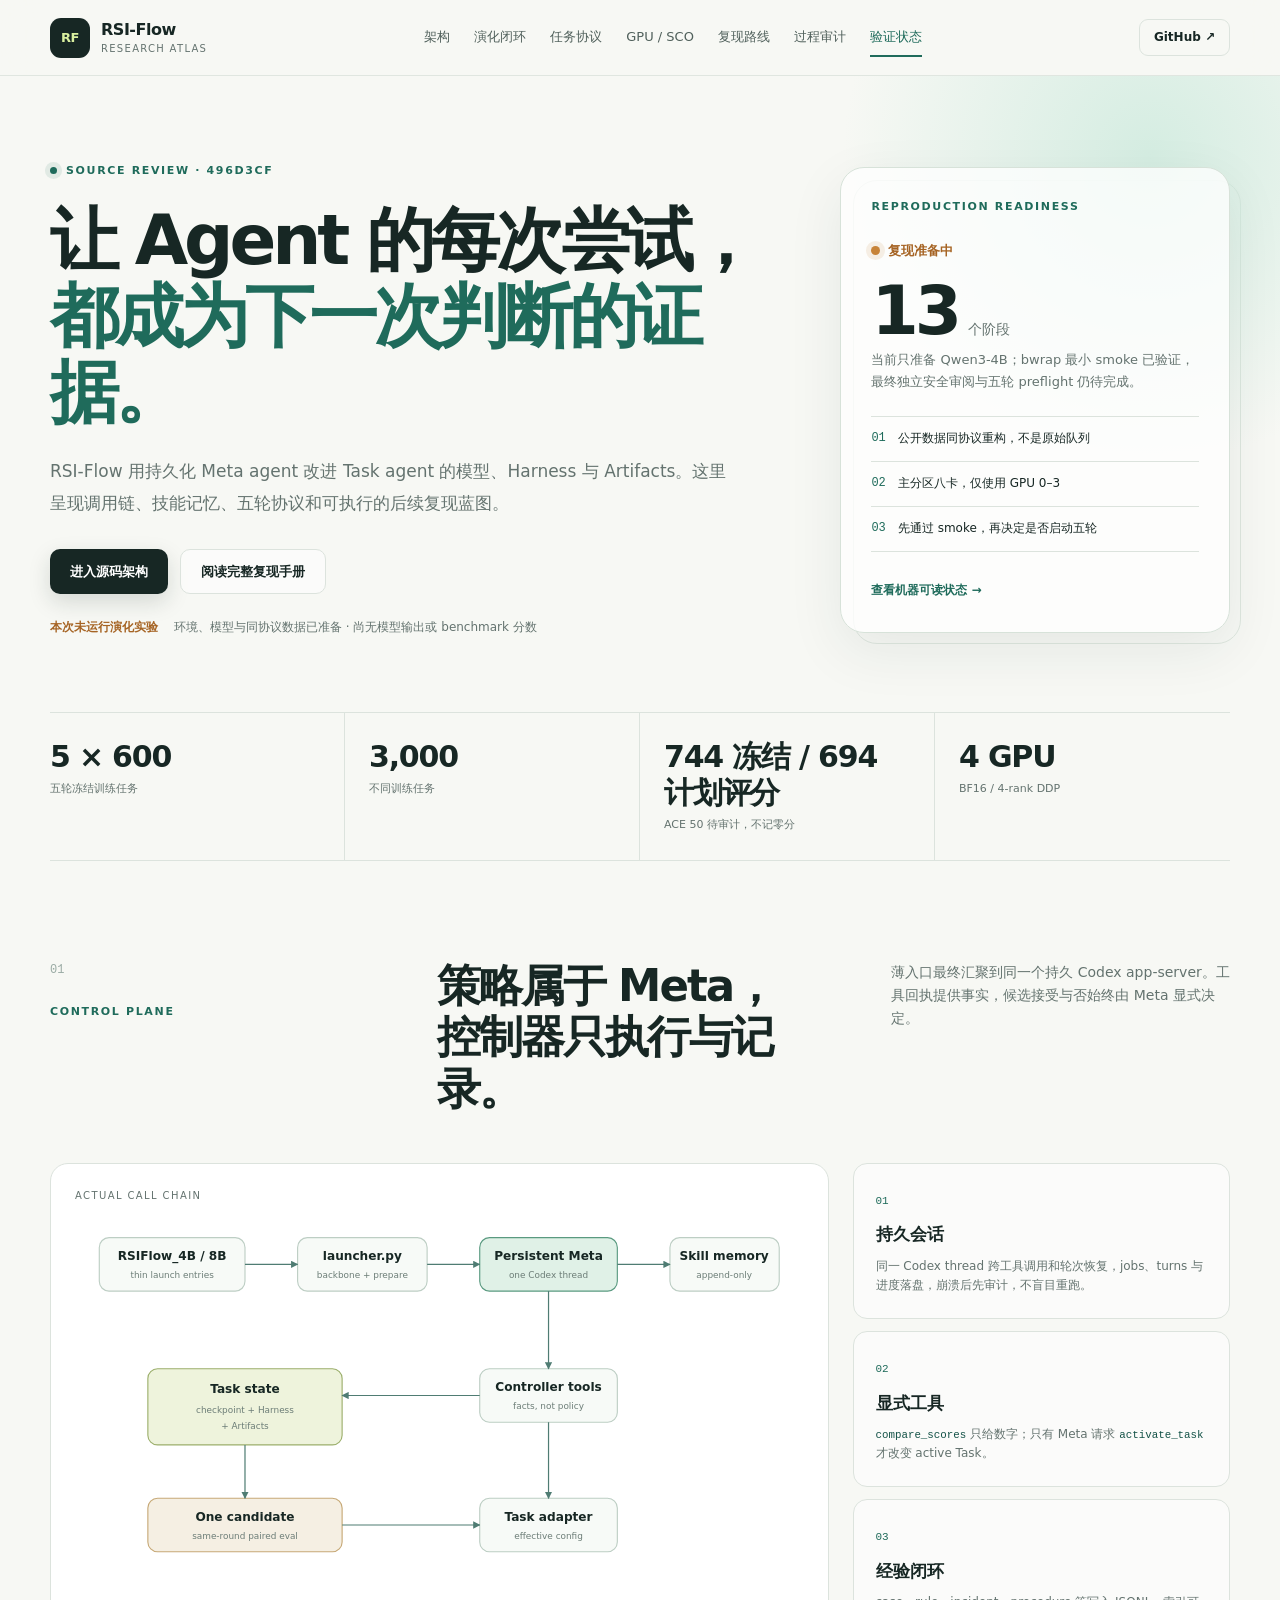
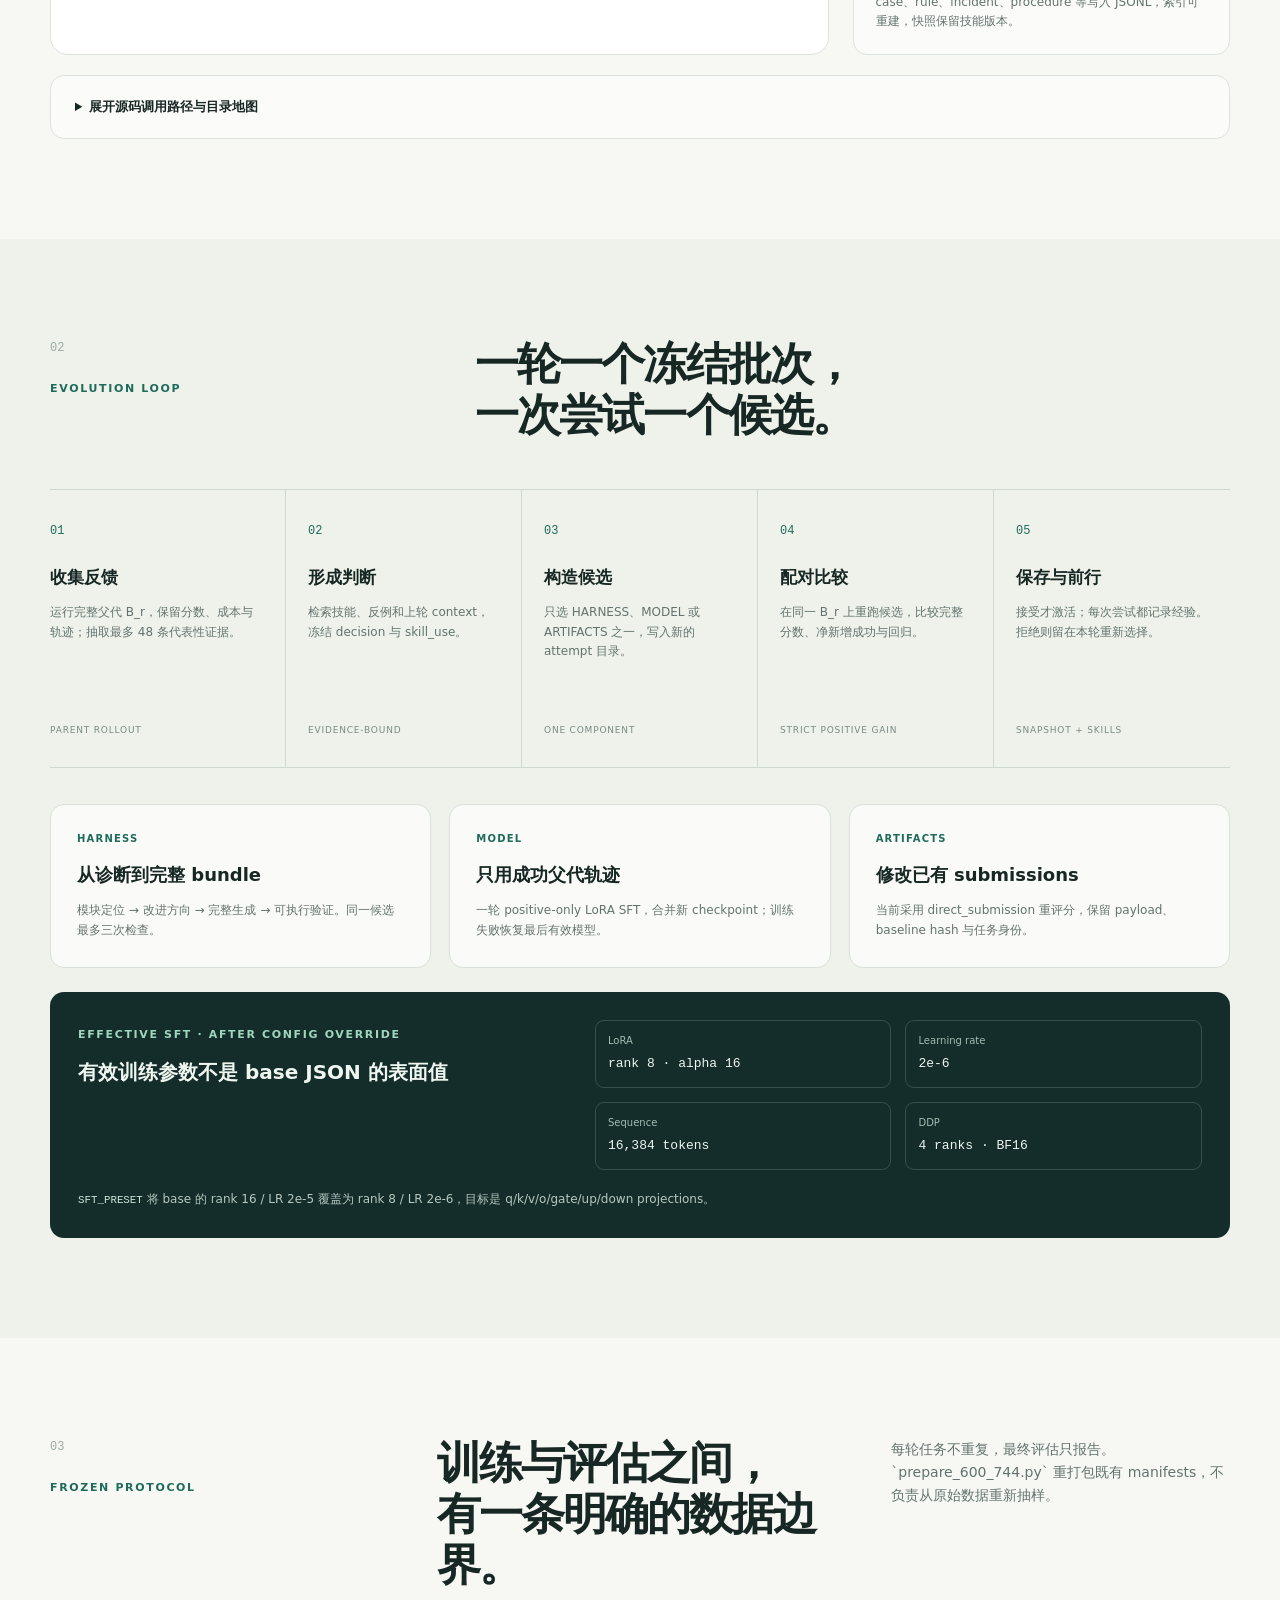
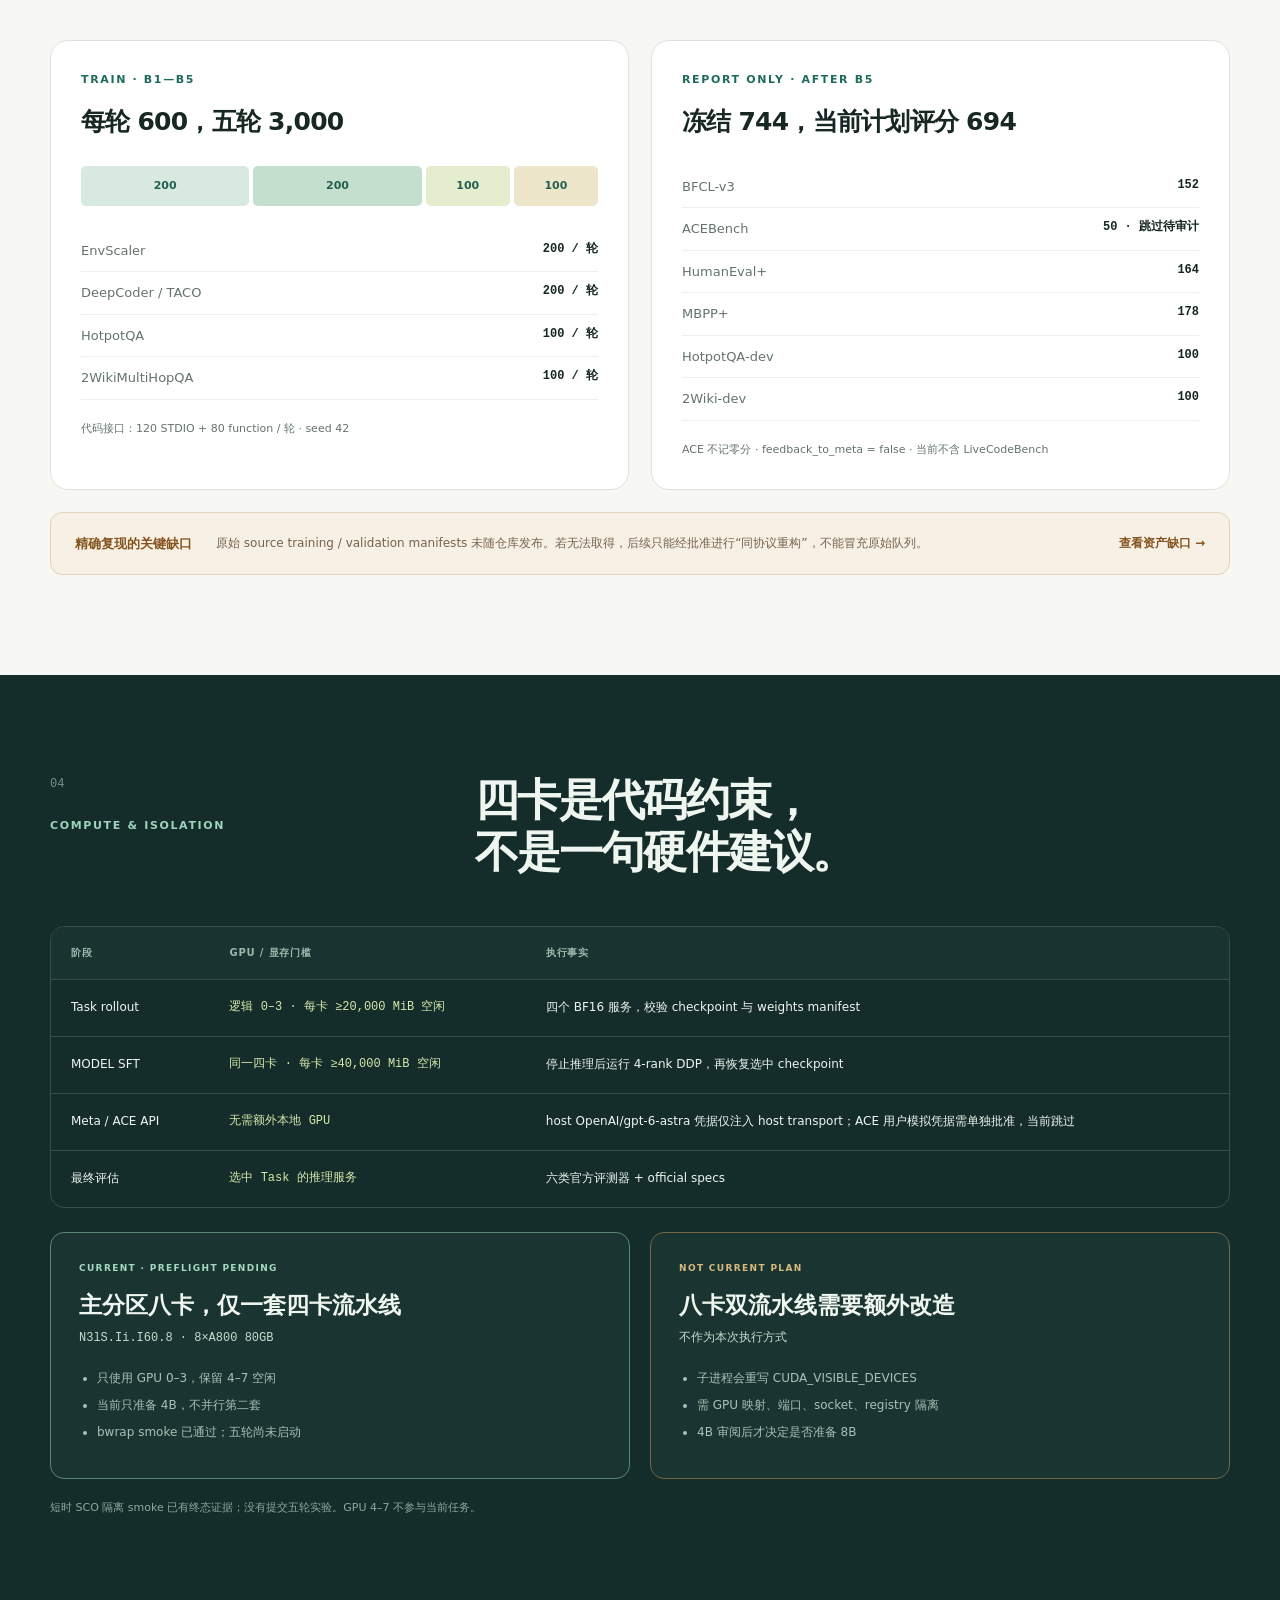
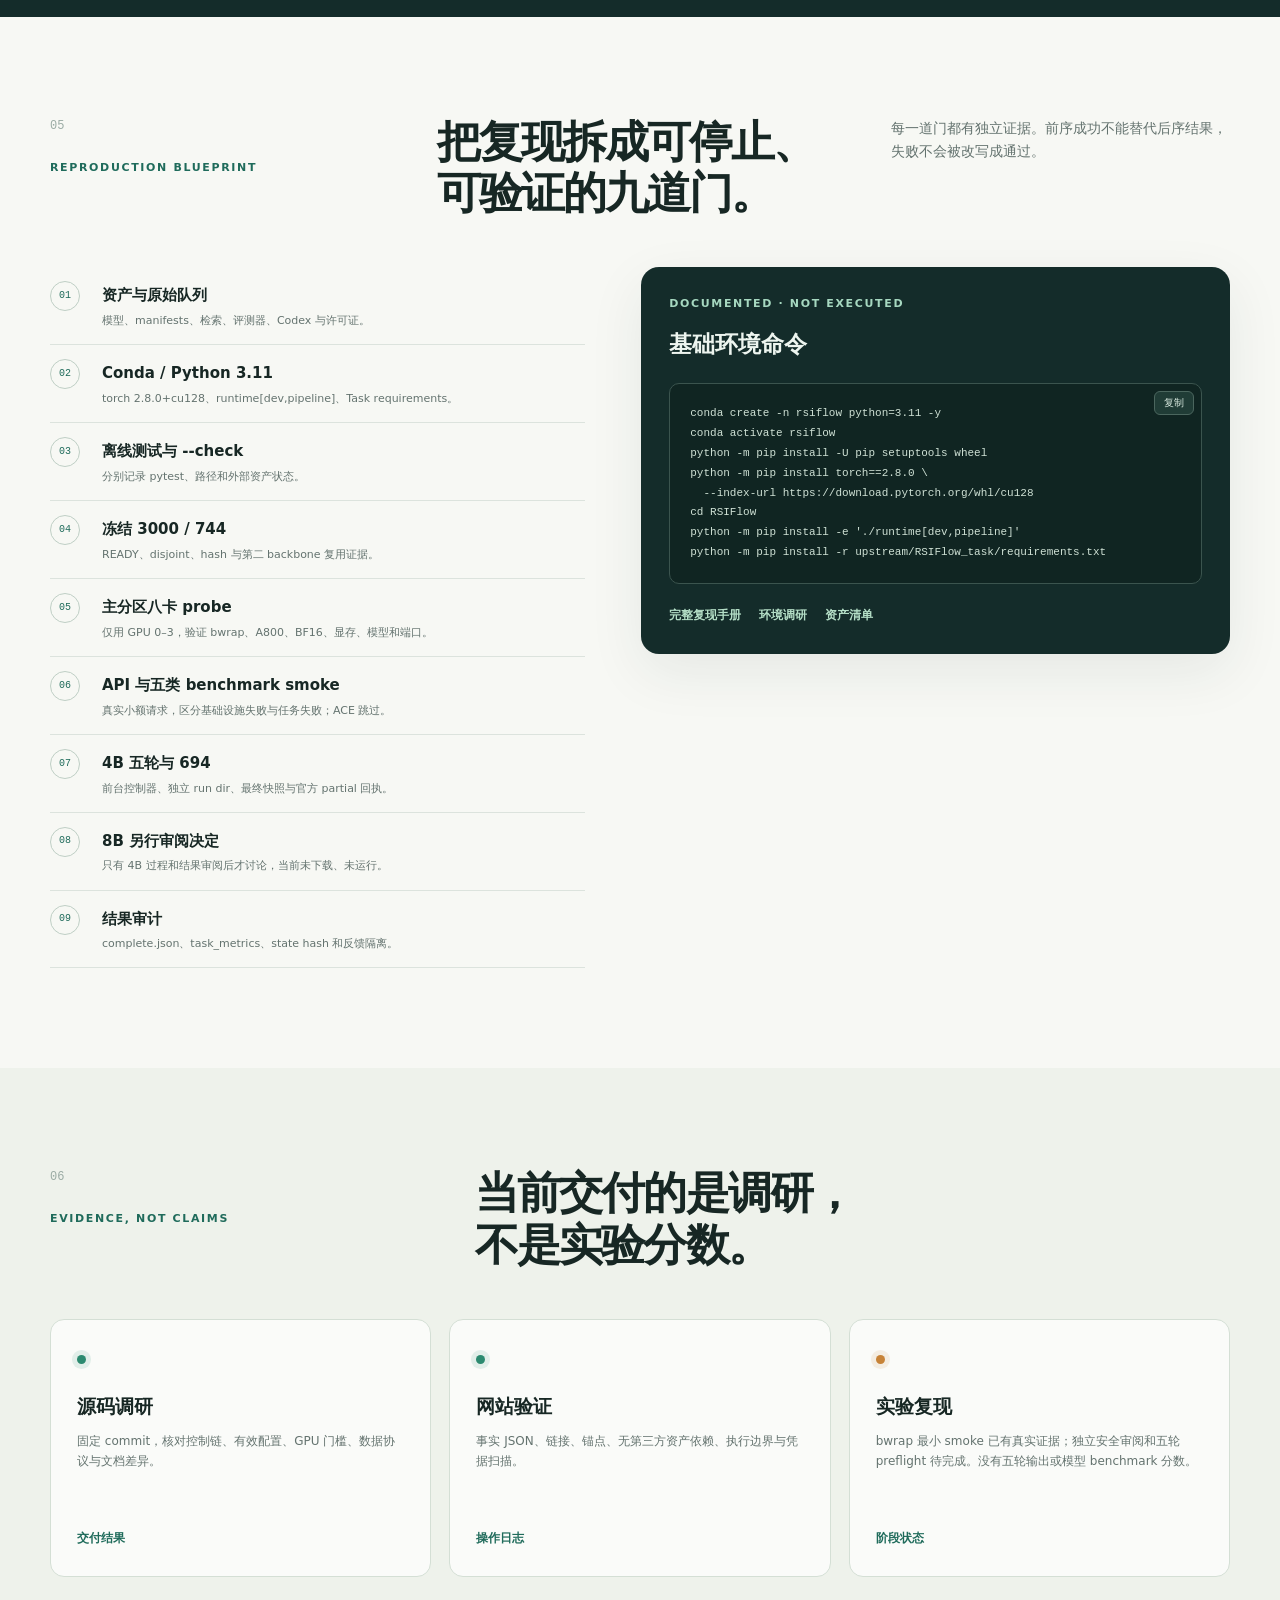
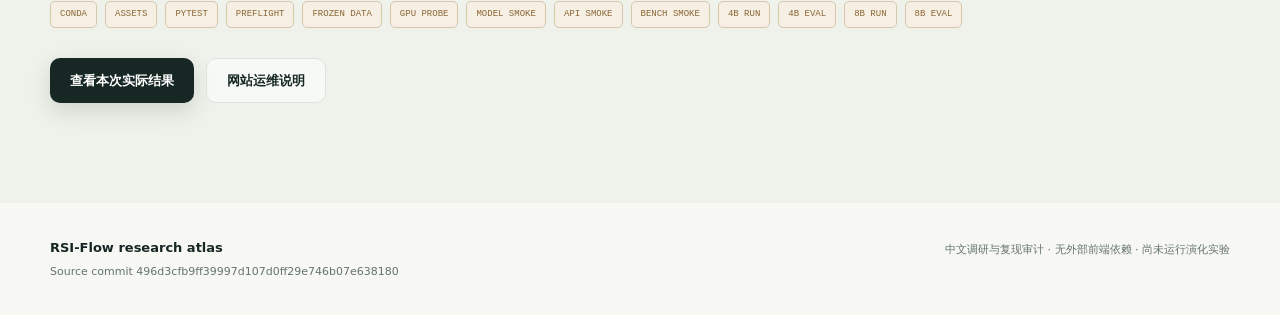
==== commit 313b6bcc: "fix: harden production startup and sandbox trust" ====
--- a/web/index.html
+++ b/web/index.html
@@ -165,7 +165,7 @@
             <tbody>
               <tr><td>Task rollout</td><td>逻辑 0–3 · 每卡 ≥20,000 MiB 空闲</td><td>四个 BF16 服务，校验 checkpoint 与 weights manifest</td></tr>
               <tr><td>MODEL SFT</td><td>同一四卡 · 每卡 ≥40,000 MiB 空闲</td><td>停止推理后运行 4-rank DDP，再恢复选中 checkpoint</td></tr>
-              <tr><td>Meta / ACE API</td><td>无需额外本地 GPU</td><td>仍需外部 Codex / DeepSeek / 用户模拟凭据</td></tr>
+              <tr><td>Meta / ACE API</td><td>无需额外本地 GPU</td><td>host OpenAI/gpt-6-astra 凭据仅注入 host transport；ACE 用户模拟凭据需单独批准，当前跳过</td></tr>
               <tr><td>最终评估</td><td>选中 Task 的推理服务</td><td>六类官方评测器 + official specs</td></tr>
             </tbody>
           </table>
